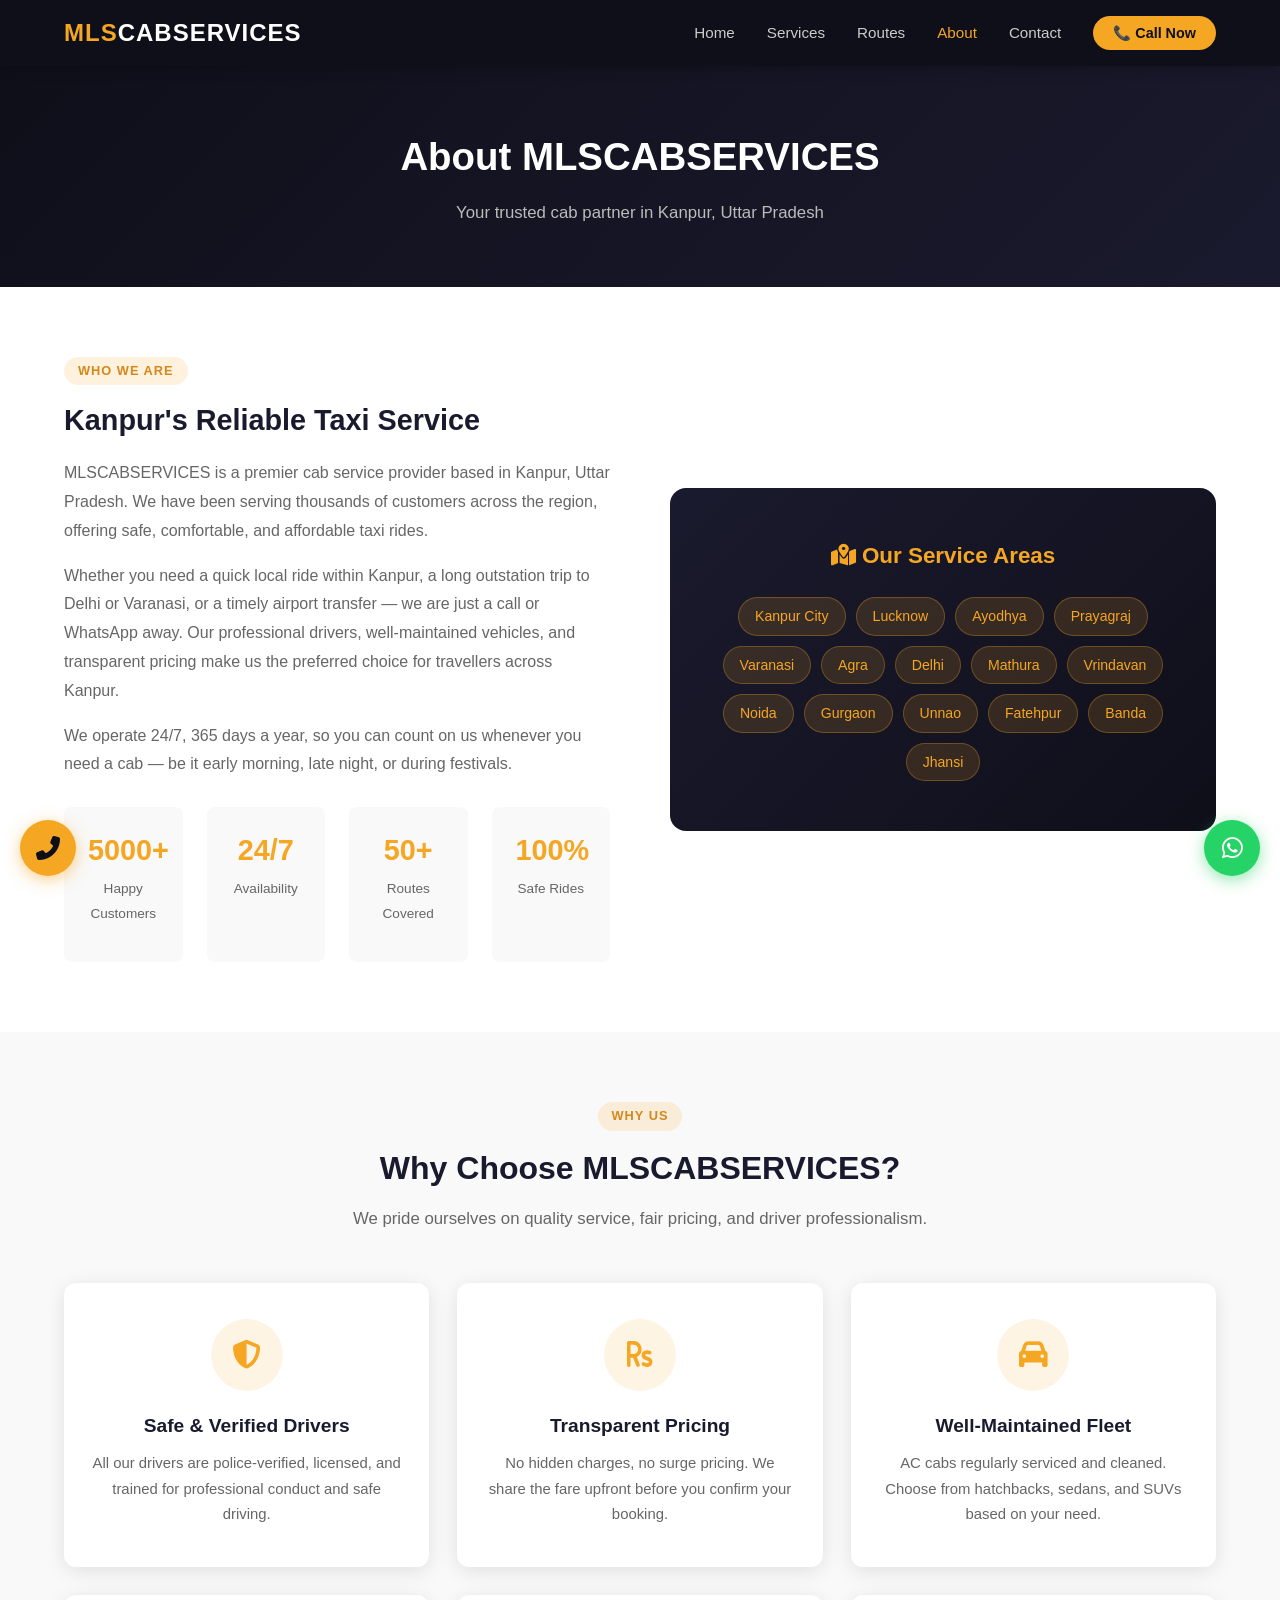
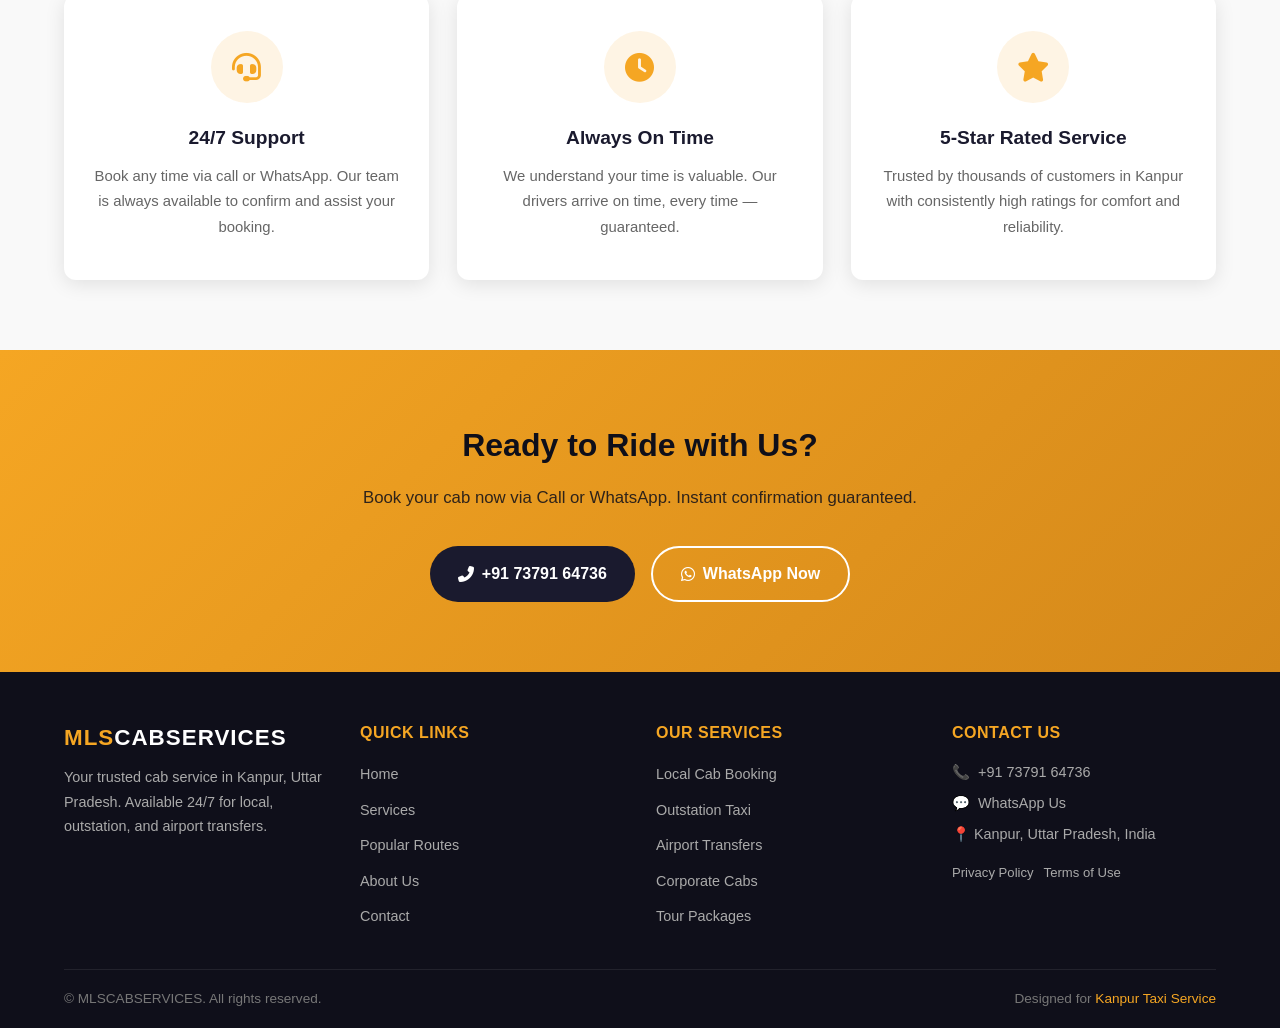
==== about.html @ 3c2e9b9f "Add privacy policy, terms of service, routes, services pages, sitemap, and robots.txt" ====
<!DOCTYPE html>
<html lang="en">
<head>
  <meta charset="UTF-8" />
  <meta name="viewport" content="width=device-width, initial-scale=1.0" />
  <title>About Us – MLSCABSERVICES | Kanpur Taxi Service</title>
  <meta name="description" content="Learn about MLSCABSERVICES – a trusted taxi service provider in Kanpur, Uttar Pradesh. We offer reliable, affordable cab booking for locals and outstation travel." />
  <meta name="keywords" content="about MLSCABSERVICES, Kanpur cab company, taxi company Kanpur UP" />
  <meta name="robots" content="index, follow" />
  <link rel="canonical" href="https://mlscabservices.in/about.html" />
  <link rel="stylesheet" href="css/style.css" />
  <link rel="stylesheet" href="https://cdnjs.cloudflare.com/ajax/libs/font-awesome/6.5.0/css/all.min.css" crossorigin="anonymous" referrerpolicy="no-referrer" />
</head>
<body>

  <div id="site-header"></div>

  <!-- Page Hero -->
  <section class="page-hero" aria-label="About page header">
    <div class="container">
      <h1>About MLSCABSERVICES</h1>
      <p>Your trusted cab partner in Kanpur, Uttar Pradesh</p>
    </div>
  </section>

  <!-- About Intro -->
  <section aria-label="About our company">
    <div class="container">
      <div class="about-grid">
        <div class="about-content">
          <span class="tag" style="display:inline-block;background:rgba(245,166,35,0.15);color:#d4881a;font-size:0.8rem;font-weight:700;padding:4px 14px;border-radius:50px;margin-bottom:12px;text-transform:uppercase;letter-spacing:1px;">Who We Are</span>
          <h2>Kanpur's Reliable Taxi Service</h2>
          <p>MLSCABSERVICES is a premier cab service provider based in Kanpur, Uttar Pradesh. We have been serving thousands of customers across the region, offering safe, comfortable, and affordable taxi rides.</p>
          <p>Whether you need a quick local ride within Kanpur, a long outstation trip to Delhi or Varanasi, or a timely airport transfer — we are just a call or WhatsApp away. Our professional drivers, well-maintained vehicles, and transparent pricing make us the preferred choice for travellers across Kanpur.</p>
          <p>We operate 24/7, 365 days a year, so you can count on us whenever you need a cab — be it early morning, late night, or during festivals.</p>

          <div class="stats-row">
            <div class="stat-box">
              <h3>5000+</h3>
              <p>Happy Customers</p>
            </div>
            <div class="stat-box">
              <h3>24/7</h3>
              <p>Availability</p>
            </div>
            <div class="stat-box">
              <h3>50+</h3>
              <p>Routes Covered</p>
            </div>
            <div class="stat-box">
              <h3>100%</h3>
              <p>Safe Rides</p>
            </div>
          </div>
        </div>

        <div class="about-visual">
          <h3><i class="fas fa-map-marked-alt"></i> Our Service Areas</h3>
          <div class="service-areas">
            <span class="area-tag">Kanpur City</span>
            <span class="area-tag">Lucknow</span>
            <span class="area-tag">Ayodhya</span>
            <span class="area-tag">Prayagraj</span>
            <span class="area-tag">Varanasi</span>
            <span class="area-tag">Agra</span>
            <span class="area-tag">Delhi</span>
            <span class="area-tag">Mathura</span>
            <span class="area-tag">Vrindavan</span>
            <span class="area-tag">Noida</span>
            <span class="area-tag">Gurgaon</span>
            <span class="area-tag">Unnao</span>
            <span class="area-tag">Fatehpur</span>
            <span class="area-tag">Banda</span>
            <span class="area-tag">Jhansi</span>
          </div>
        </div>
      </div>
    </div>
  </section>

  <!-- Why Choose Us -->
  <section class="services-section" aria-label="Why choose MLSCABSERVICES">
    <div class="container">
      <div class="section-heading">
        <span class="tag">Why Us</span>
        <h2>Why Choose MLSCABSERVICES?</h2>
        <p>We pride ourselves on quality service, fair pricing, and driver professionalism.</p>
      </div>

      <div class="services-grid">
        <div class="service-card">
          <div class="service-icon"><i class="fas fa-shield-alt"></i></div>
          <h3>Safe &amp; Verified Drivers</h3>
          <p>All our drivers are police-verified, licensed, and trained for professional conduct and safe driving.</p>
        </div>
        <div class="service-card">
          <div class="service-icon"><i class="fas fa-rupee-sign"></i></div>
          <h3>Transparent Pricing</h3>
          <p>No hidden charges, no surge pricing. We share the fare upfront before you confirm your booking.</p>
        </div>
        <div class="service-card">
          <div class="service-icon"><i class="fas fa-car"></i></div>
          <h3>Well-Maintained Fleet</h3>
          <p>AC cabs regularly serviced and cleaned. Choose from hatchbacks, sedans, and SUVs based on your need.</p>
        </div>
        <div class="service-card">
          <div class="service-icon"><i class="fas fa-headset"></i></div>
          <h3>24/7 Support</h3>
          <p>Book any time via call or WhatsApp. Our team is always available to confirm and assist your booking.</p>
        </div>
        <div class="service-card">
          <div class="service-icon"><i class="fas fa-clock"></i></div>
          <h3>Always On Time</h3>
          <p>We understand your time is valuable. Our drivers arrive on time, every time — guaranteed.</p>
        </div>
        <div class="service-card">
          <div class="service-icon"><i class="fas fa-star"></i></div>
          <h3>5-Star Rated Service</h3>
          <p>Trusted by thousands of customers in Kanpur with consistently high ratings for comfort and reliability.</p>
        </div>
      </div>
    </div>
  </section>

  <!-- CTA -->
  <section class="cta-section" aria-label="Call to action">
    <div class="container">
      <h2>Ready to Ride with Us?</h2>
      <p>Book your cab now via Call or WhatsApp. Instant confirmation guaranteed.</p>
      <div class="cta-buttons">
        <a href="tel:+917379164736" class="btn btn-dark"><i class="fas fa-phone-alt"></i> +91 73791 64736</a>
        <a href="https://wa.me/917379164736" target="_blank" rel="noopener noreferrer" class="btn btn-outline"><i class="fab fa-whatsapp"></i> WhatsApp Now</a>
      </div>
    </div>
  </section>

  <div id="site-footer"></div>

  <a href="tel:+917379164736" class="sticky-call" title="Call MLSCABSERVICES" aria-label="Call us"><i class="fas fa-phone-alt"></i></a>
  <a href="https://wa.me/917379164736" target="_blank" rel="noopener noreferrer" class="sticky-whatsapp" title="WhatsApp" aria-label="WhatsApp us"><i class="fab fa-whatsapp"></i></a>

  <script src="js/include.js"></script>
  <script src="js/main.js"></script>
</body>
</html>
---- css/style.css ----
/* ============================================
   MLSCABSERVICES - Main Stylesheet
   ============================================ */

/* --- Reset & Base --- */
*, *::before, *::after { box-sizing: border-box; margin: 0; padding: 0; }

:root {
  --primary:   #f5a623;
  --primary-dark: #d4881a;
  --secondary: #1a1a2e;
  --dark:      #0f0f1a;
  --text:      #333333;
  --text-light:#666666;
  --white:     #ffffff;
  --bg-light:  #f9f9f9;
  --border:    #e0e0e0;
  --radius:    8px;
  --shadow:    0 4px 20px rgba(0,0,0,0.10);
  --transition:0.3s ease;
  --font:      'Segoe UI', Tahoma, Geneva, Verdana, sans-serif;
}

html { scroll-behavior: smooth; }

body {
  font-family: var(--font);
  color: var(--text);
  background: var(--white);
  line-height: 1.6;
  font-size: 16px;
}

a { text-decoration: none; color: inherit; }
ul { list-style: none; }
img { max-width: 100%; display: block; }
button { cursor: pointer; border: none; outline: none; }

.container {
  width: 90%;
  max-width: 1200px;
  margin: 0 auto;
}

/* ============================================
   HEADER
   ============================================ */
.site-header {
  background: var(--dark);
  position: sticky;
  top: 0;
  z-index: 1000;
  box-shadow: 0 2px 12px rgba(0,0,0,0.25);
}

.header-inner {
  display: flex;
  align-items: center;
  justify-content: space-between;
  padding: 14px 0;
}

.logo {
  font-size: 1.5rem;
  font-weight: 800;
  color: var(--primary);
  letter-spacing: 1px;
}

.logo span { color: var(--white); }

/* Nav */
.nav-menu {
  display: flex;
  align-items: center;
  gap: 32px;
}

.nav-menu a {
  color: #ccc;
  font-size: 0.95rem;
  font-weight: 500;
  transition: color var(--transition);
}

.nav-menu a:hover,
.nav-menu a.active { color: var(--primary); }

.btn-call-nav {
  background: var(--primary);
  color: var(--dark) !important;
  font-weight: 700 !important;
  padding: 9px 20px;
  border-radius: 50px;
  font-size: 0.9rem !important;
  transition: background var(--transition), transform var(--transition) !important;
}
.btn-call-nav:hover { background: var(--primary-dark) !important; transform: scale(1.04); }

/* Hamburger */
.hamburger {
  display: none;
  flex-direction: column;
  gap: 5px;
  cursor: pointer;
  background: transparent;
  padding: 4px;
}
.hamburger span {
  width: 26px;
  height: 3px;
  background: var(--white);
  border-radius: 2px;
  transition: all var(--transition);
}
.hamburger.open span:nth-child(1) { transform: translateY(8px) rotate(45deg); }
.hamburger.open span:nth-child(2) { opacity: 0; }
.hamburger.open span:nth-child(3) { transform: translateY(-8px) rotate(-45deg); }

/* ============================================
   FOOTER
   ============================================ */
.site-footer {
  background: var(--dark);
  color: #ccc;
  padding: 48px 0 0;
}

.footer-grid {
  display: grid;
  grid-template-columns: repeat(auto-fit, minmax(200px, 1fr));
  gap: 32px;
  padding-bottom: 40px;
}

.footer-brand .logo { font-size: 1.4rem; }
.footer-brand p {
  margin-top: 10px;
  font-size: 0.9rem;
  line-height: 1.7;
  color: #aaa;
}

.footer-col h4 {
  color: var(--primary);
  font-size: 1rem;
  font-weight: 700;
  margin-bottom: 16px;
  text-transform: uppercase;
  letter-spacing: 0.5px;
}

.footer-col ul { display: flex; flex-direction: column; gap: 10px; }
.footer-col ul li a {
  color: #aaa;
  font-size: 0.9rem;
  transition: color var(--transition);
}
.footer-col ul li a:hover { color: var(--primary); }

.footer-contact p {
  font-size: 0.9rem;
  color: #aaa;
  margin-bottom: 8px;
  display: flex;
  align-items: center;
  gap: 8px;
}

.footer-bottom {
  border-top: 1px solid rgba(255,255,255,0.08);
  padding: 18px 0;
  display: flex;
  align-items: center;
  justify-content: space-between;
  flex-wrap: wrap;
  gap: 10px;
}
.footer-bottom p { font-size: 0.85rem; color: #777; }
.footer-bottom a { color: var(--primary); }

/* ============================================
   BUTTONS
   ============================================ */
.btn {
  display: inline-flex;
  align-items: center;
  gap: 8px;
  padding: 13px 28px;
  border-radius: 50px;
  font-size: 1rem;
  font-weight: 700;
  transition: all var(--transition);
}

.btn-primary {
  background: var(--primary);
  color: var(--dark);
}
.btn-primary:hover { background: var(--primary-dark); transform: translateY(-2px); box-shadow: 0 6px 20px rgba(245,166,35,0.4); }

.btn-outline {
  background: transparent;
  color: var(--white);
  border: 2px solid var(--white);
}
.btn-outline:hover { background: var(--white); color: var(--dark); }

.btn-whatsapp {
  background: #25d366;
  color: var(--white);
}
.btn-whatsapp:hover { background: #1ebe5d; transform: translateY(-2px); box-shadow: 0 6px 20px rgba(37,211,102,0.4); }

.btn-dark {
  background: var(--secondary);
  color: var(--white);
}
.btn-dark:hover { background: var(--dark); transform: translateY(-2px); }

/* ============================================
   STICKY FLOATING BUTTONS
   ============================================ */
.sticky-call {
  position: fixed;
  bottom: 24px;
  left: 20px;
  z-index: 999;
  background: var(--primary);
  color: var(--dark);
  width: 56px;
  height: 56px;
  border-radius: 50%;
  display: flex;
  align-items: center;
  justify-content: center;
  font-size: 1.5rem;
  box-shadow: 0 4px 16px rgba(245,166,35,0.5);
  transition: transform var(--transition);
}
.sticky-call:hover { transform: scale(1.1); }

.sticky-whatsapp {
  position: fixed;
  bottom: 24px;
  right: 20px;
  z-index: 999;
  background: #25d366;
  color: var(--white);
  width: 56px;
  height: 56px;
  border-radius: 50%;
  display: flex;
  align-items: center;
  justify-content: center;
  font-size: 1.5rem;
  box-shadow: 0 4px 16px rgba(37,211,102,0.5);
  transition: transform var(--transition);
}
.sticky-whatsapp:hover { transform: scale(1.1); }

/* ============================================
   SECTION COMMON
   ============================================ */
section { padding: 70px 0; }

.section-heading {
  text-align: center;
  margin-bottom: 50px;
}
.section-heading h2 {
  font-size: 2rem;
  font-weight: 800;
  color: var(--secondary);
  margin-bottom: 12px;
}
.section-heading p {
  color: var(--text-light);
  font-size: 1.05rem;
  max-width: 580px;
  margin: 0 auto;
}
.section-heading .tag {
  display: inline-block;
  background: rgba(245,166,35,0.15);
  color: var(--primary-dark);
  font-size: 0.8rem;
  font-weight: 700;
  padding: 4px 14px;
  border-radius: 50px;
  margin-bottom: 12px;
  text-transform: uppercase;
  letter-spacing: 1px;
}

/* ============================================
   HERO
   ============================================ */
.hero {
  background: linear-gradient(135deg, var(--dark) 0%, var(--secondary) 100%);
  color: var(--white);
  padding: 80px 0 90px;
  position: relative;
  overflow: hidden;
}

.hero::before {
  content: '';
  position: absolute;
  inset: 0;
  background: url("data:image/svg+xml,%3Csvg width='60' height='60' viewBox='0 0 60 60' xmlns='http://www.w3.org/2000/svg'%3E%3Cg fill='none' fill-rule='evenodd'%3E%3Cg fill='%23f5a623' fill-opacity='0.04'%3E%3Cpath d='M36 34v-4h-2v4h-4v2h4v4h2v-4h4v-2h-4zm0-30V0h-2v4h-4v2h4v4h2V6h4V4h-4zM6 34v-4H4v4H0v2h4v4h2v-4h4v-2H6zM6 4V0H4v4H0v2h4v4h2V6h4V4H6z'/%3E%3C/g%3E%3C/g%3E%3C/svg%3E");
}

.hero-inner {
  position: relative;
  z-index: 1;
  display: grid;
  grid-template-columns: 1fr 1fr;
  gap: 60px;
  align-items: center;
}

.hero-content h1 {
  font-size: 2.8rem;
  font-weight: 900;
  line-height: 1.2;
  margin-bottom: 18px;
}
.hero-content h1 span { color: var(--primary); }

.hero-content p {
  font-size: 1.1rem;
  color: #bbb;
  margin-bottom: 32px;
  line-height: 1.8;
}

.hero-badges {
  display: flex;
  gap: 16px;
  flex-wrap: wrap;
  margin-top: 28px;
}
.hero-badge {
  display: flex;
  align-items: center;
  gap: 6px;
  background: rgba(255,255,255,0.07);
  border: 1px solid rgba(255,255,255,0.12);
  border-radius: 50px;
  padding: 7px 16px;
  font-size: 0.85rem;
  color: #ccc;
}
.hero-badge i { color: var(--primary); }

/* Booking Card */
.booking-card {
  background: var(--white);
  border-radius: 16px;
  padding: 36px 32px;
  box-shadow: 0 20px 60px rgba(0,0,0,0.3);
  color: var(--text);
}
.booking-card h3 {
  font-size: 1.3rem;
  font-weight: 800;
  color: var(--secondary);
  margin-bottom: 24px;
  padding-bottom: 16px;
  border-bottom: 2px solid var(--primary);
}

.form-group {
  position: relative;
  margin-bottom: 16px;
}
.form-group label {
  display: block;
  font-size: 0.82rem;
  font-weight: 600;
  color: var(--text-light);
  margin-bottom: 6px;
  text-transform: uppercase;
  letter-spacing: 0.5px;
}
.form-group input {
  width: 100%;
  padding: 13px 16px 13px 42px;
  border: 2px solid var(--border);
  border-radius: var(--radius);
  font-size: 0.95rem;
  color: var(--text);
  background: var(--white);
  transition: border-color var(--transition);
  font-family: var(--font);
}
.form-group input:focus {
  outline: none;
  border-color: var(--primary);
}
.form-group .input-icon {
  position: absolute;
  left: 14px;
  top: 36px;
  color: var(--primary);
  font-size: 1rem;
}

.autocomplete-dropdown {
  position: absolute;
  top: 100%;
  left: 0;
  right: 0;
  background: var(--white);
  border: 1px solid var(--border);
  border-top: none;
  border-radius: 0 0 var(--radius) var(--radius);
  max-height: 220px;
  overflow-y: auto;
  z-index: 100;
  box-shadow: 0 8px 24px rgba(0,0,0,0.12);
  display: none;
}
.autocomplete-dropdown.active { display: block; }
.autocomplete-item {
  padding: 11px 16px;
  font-size: 0.9rem;
  cursor: pointer;
  border-bottom: 1px solid var(--bg-light);
  transition: background var(--transition);
  display: flex;
  align-items: center;
  gap: 8px;
  color: var(--text);
}
.autocomplete-item:hover { background: var(--bg-light); }
.autocomplete-item i { color: var(--primary); font-size: 0.85rem; }

.booking-card .btn { width: 100%; justify-content: center; margin-top: 8px; font-size: 1.1rem; padding: 15px; }
.booking-divider {
  text-align: center;
  margin: 12px 0;
  color: var(--text-light);
  font-size: 0.85rem;
  position: relative;
}
.booking-divider::before,.booking-divider::after {
  content: '';
  position: absolute;
  top: 50%;
  width: 42%;
  height: 1px;
  background: var(--border);
}
.booking-divider::before { left: 0; }
.booking-divider::after { right: 0; }

/* ============================================
   SERVICES
   ============================================ */
.services-section { background: var(--bg-light); }

.services-grid {
  display: grid;
  grid-template-columns: repeat(auto-fit, minmax(280px, 1fr));
  gap: 28px;
}

.service-card {
  background: var(--white);
  border-radius: 12px;
  padding: 36px 28px;
  text-align: center;
  box-shadow: var(--shadow);
  transition: transform var(--transition), box-shadow var(--transition);
  border-bottom: 4px solid transparent;
}
.service-card:hover {
  transform: translateY(-6px);
  box-shadow: 0 12px 36px rgba(0,0,0,0.14);
  border-bottom-color: var(--primary);
}
.service-icon {
  width: 72px;
  height: 72px;
  background: rgba(245,166,35,0.12);
  border-radius: 50%;
  display: flex;
  align-items: center;
  justify-content: center;
  font-size: 1.8rem;
  color: var(--primary);
  margin: 0 auto 20px;
}
.service-card h3 { font-size: 1.2rem; font-weight: 700; margin-bottom: 10px; color: var(--secondary); }
.service-card p { font-size: 0.93rem; color: var(--text-light); line-height: 1.7; }

/* ============================================
   ROUTES
   ============================================ */
.routes-section { background: var(--white); }

.routes-grid {
  display: grid;
  grid-template-columns: repeat(auto-fit, minmax(260px, 1fr));
  gap: 24px;
}

.route-card {
  background: var(--bg-light);
  border-radius: 12px;
  padding: 28px 24px;
  border-left: 4px solid var(--primary);
  transition: transform var(--transition), box-shadow var(--transition);
}
.route-card:hover { transform: translateY(-4px); box-shadow: var(--shadow); }

.route-from-to {
  display: flex;
  align-items: center;
  gap: 10px;
  margin-bottom: 14px;
  font-size: 1.05rem;
  font-weight: 700;
  color: var(--secondary);
}
.route-from-to i { color: var(--primary); font-size: 1.1rem; }
.route-details { display: flex; gap: 16px; flex-wrap: wrap; margin-bottom: 16px; }
.route-detail {
  font-size: 0.85rem;
  color: var(--text-light);
  display: flex;
  align-items: center;
  gap: 5px;
}
.route-detail i { color: var(--primary); }
.route-price {
  font-size: 1.2rem;
  font-weight: 800;
  color: var(--primary);
}
.route-price span { font-size: 0.8rem; color: var(--text-light); font-weight: 400; }

/* ============================================
   TESTIMONIALS
   ============================================ */
.testimonials-section { background: var(--bg-light); }

.testimonials-grid {
  display: grid;
  grid-template-columns: repeat(auto-fit, minmax(280px, 1fr));
  gap: 24px;
}

.testimonial-card {
  background: var(--white);
  border-radius: 12px;
  padding: 28px;
  box-shadow: var(--shadow);
  position: relative;
}
.testimonial-card::before {
  content: '"';
  font-size: 5rem;
  color: var(--primary);
  opacity: 0.15;
  position: absolute;
  top: -10px;
  left: 20px;
  font-family: Georgia, serif;
  line-height: 1;
}
.testimonial-text { font-size: 0.95rem; color: var(--text); line-height: 1.8; margin-bottom: 20px; }
.testimonial-author { display: flex; align-items: center; gap: 12px; }
.testimonial-avatar {
  width: 46px;
  height: 46px;
  background: var(--primary);
  border-radius: 50%;
  display: flex;
  align-items: center;
  justify-content: center;
  font-size: 1.2rem;
  color: var(--dark);
  font-weight: 700;
}
.testimonial-author h4 { font-size: 0.95rem; font-weight: 700; margin-bottom: 2px; }
.testimonial-author p { font-size: 0.8rem; color: var(--text-light); }
.stars { color: var(--primary); font-size: 0.9rem; margin-bottom: 4px; }

/* ============================================
   CTA SECTION
   ============================================ */
.cta-section {
  background: linear-gradient(135deg, var(--primary) 0%, var(--primary-dark) 100%);
  color: var(--dark);
  text-align: center;
  padding: 70px 0;
}
.cta-section h2 { font-size: 2rem; font-weight: 900; margin-bottom: 14px; }
.cta-section p { font-size: 1.05rem; margin-bottom: 34px; opacity: 0.85; }
.cta-buttons { display: flex; gap: 16px; justify-content: center; flex-wrap: wrap; }

/* ============================================
   ABOUT PAGE
   ============================================ */
.page-hero {
  background: linear-gradient(135deg, var(--dark) 0%, var(--secondary) 100%);
  color: var(--white);
  padding: 60px 0;
  text-align: center;
}
.page-hero h1 { font-size: 2.4rem; font-weight: 900; margin-bottom: 12px; }
.page-hero p { font-size: 1.05rem; color: #bbb; }

.about-grid {
  display: grid;
  grid-template-columns: 1fr 1fr;
  gap: 60px;
  align-items: center;
}
.about-content h2 { font-size: 1.8rem; font-weight: 800; color: var(--secondary); margin-bottom: 16px; }
.about-content p { color: var(--text-light); line-height: 1.8; margin-bottom: 16px; }

.stats-row {
  display: flex;
  gap: 24px;
  flex-wrap: wrap;
  margin-top: 28px;
}
.stat-box {
  text-align: center;
  background: var(--bg-light);
  padding: 20px 24px;
  border-radius: var(--radius);
  flex: 1;
  min-width: 100px;
}
.stat-box h3 { font-size: 1.8rem; font-weight: 900; color: var(--primary); }
.stat-box p { font-size: 0.85rem; color: var(--text-light); margin-top: 4px; }

.about-visual {
  background: linear-gradient(135deg, var(--secondary), var(--dark));
  border-radius: 16px;
  padding: 50px 40px;
  text-align: center;
  color: var(--white);
}
.about-visual h3 { font-size: 1.4rem; font-weight: 800; color: var(--primary); margin-bottom: 24px; }
.service-areas { display: flex; flex-wrap: wrap; gap: 10px; justify-content: center; }
.area-tag {
  background: rgba(245,166,35,0.15);
  color: #f5a623;
  border: 1px solid rgba(245,166,35,0.3);
  padding: 7px 16px;
  border-radius: 50px;
  font-size: 0.88rem;
}

/* ============================================
   SERVICES PAGE
   ============================================ */
.services-full-grid {
  display: grid;
  grid-template-columns: repeat(auto-fit, minmax(320px, 1fr));
  gap: 32px;
}
.service-full-card {
  background: var(--white);
  border-radius: 12px;
  box-shadow: var(--shadow);
  overflow: hidden;
  transition: transform var(--transition);
}
.service-full-card:hover { transform: translateY(-6px); }
.service-card-header {
  background: linear-gradient(135deg, var(--secondary), var(--dark));
  padding: 32px;
  display: flex;
  align-items: center;
  gap: 20px;
}
.service-card-header .icon {
  width: 64px;
  height: 64px;
  background: rgba(245,166,35,0.2);
  border-radius: 50%;
  display: flex;
  align-items: center;
  justify-content: center;
  font-size: 1.7rem;
  color: var(--primary);
  flex-shrink: 0;
}
.service-card-header h3 { color: var(--white); font-size: 1.2rem; font-weight: 700; }
.service-card-header p { color: #aaa; font-size: 0.88rem; margin-top: 4px; }
.service-card-body { padding: 28px 32px; }
.service-features { margin-bottom: 24px; }
.service-features li {
  display: flex;
  align-items: center;
  gap: 10px;
  padding: 8px 0;
  font-size: 0.93rem;
  color: var(--text);
  border-bottom: 1px solid var(--bg-light);
}
.service-features li i { color: var(--primary); }

/* ============================================
   ROUTES PAGE - PRICING TABLE
   ============================================ */
.pricing-table {
  width: 100%;
  border-collapse: collapse;
  font-size: 0.95rem;
}
.pricing-table th {
  background: var(--secondary);
  color: var(--white);
  padding: 14px 18px;
  text-align: left;
  font-weight: 600;
}
.pricing-table td {
  padding: 14px 18px;
  border-bottom: 1px solid var(--border);
  color: var(--text);
}
.pricing-table tr:nth-child(even) td { background: var(--bg-light); }
.pricing-table tr:hover td { background: rgba(245,166,35,0.06); }
.price-cell { font-weight: 700; color: var(--primary); }
.table-wrapper {
  overflow-x: auto;
  border-radius: 12px;
  box-shadow: var(--shadow);
  border: 1px solid var(--border);
}

/* ============================================
   CONTACT PAGE
   ============================================ */
.contact-grid {
  display: grid;
  grid-template-columns: 1fr 1.4fr;
  gap: 48px;
  align-items: start;
}
.contact-info h2 { font-size: 1.8rem; font-weight: 800; color: var(--secondary); margin-bottom: 16px; }
.contact-info p { color: var(--text-light); line-height: 1.8; margin-bottom: 28px; }
.contact-item {
  display: flex;
  align-items: flex-start;
  gap: 16px;
  margin-bottom: 24px;
}
.contact-item-icon {
  width: 48px;
  height: 48px;
  background: rgba(245,166,35,0.12);
  border-radius: 50%;
  display: flex;
  align-items: center;
  justify-content: center;
  font-size: 1.1rem;
  color: var(--primary);
  flex-shrink: 0;
}
.contact-item-text h4 { font-size: 0.95rem; font-weight: 700; color: var(--secondary); margin-bottom: 4px; }
.contact-item-text p, .contact-item-text a {
  font-size: 0.93rem;
  color: var(--text-light);
}
.contact-item-text a:hover { color: var(--primary); }

.contact-form-card {
  background: var(--white);
  border-radius: 16px;
  padding: 40px;
  box-shadow: var(--shadow);
}
.contact-form-card h3 { font-size: 1.3rem; font-weight: 800; color: var(--secondary); margin-bottom: 28px; }
.contact-form .form-group input,
.contact-form .form-group textarea,
.contact-form .form-group select {
  width: 100%;
  padding: 13px 16px;
  border: 2px solid var(--border);
  border-radius: var(--radius);
  font-size: 0.95rem;
  color: var(--text);
  font-family: var(--font);
  transition: border-color var(--transition);
  background: var(--white);
}
.contact-form .form-group input:focus,
.contact-form .form-group textarea:focus,
.contact-form .form-group select:focus {
  outline: none;
  border-color: var(--primary);
}
.contact-form .form-group textarea { height: 120px; resize: vertical; }
.form-row { display: grid; grid-template-columns: 1fr 1fr; gap: 16px; }

/* ============================================
   LEGAL PAGES
   ============================================ */
.legal-content {
  max-width: 860px;
  margin: 0 auto;
  padding: 60px 0;
}
.legal-content h2 { font-size: 1.5rem; font-weight: 700; color: var(--secondary); margin: 36px 0 14px; }
.legal-content h3 { font-size: 1.1rem; font-weight: 600; color: var(--secondary); margin: 24px 0 10px; }
.legal-content p { color: var(--text); line-height: 1.9; margin-bottom: 14px; }
.legal-content ul { padding-left: 24px; margin-bottom: 14px; }
.legal-content ul li { color: var(--text); line-height: 1.9; margin-bottom: 6px; list-style: disc; }
.legal-content .last-updated {
  background: var(--bg-light);
  border-left: 4px solid var(--primary);
  padding: 14px 20px;
  border-radius: 0 var(--radius) var(--radius) 0;
  font-size: 0.9rem;
  color: var(--text-light);
  margin-bottom: 32px;
}

/* ============================================
   UTILITIES
   ============================================ */
.text-center { text-align: center; }
.mt-16 { margin-top: 16px; }
.mt-24 { margin-top: 24px; }
.mt-32 { margin-top: 32px; }
.mb-24 { margin-bottom: 24px; }
.flex-center { display: flex; align-items: center; justify-content: center; gap: 16px; flex-wrap: wrap; }
.bg-light { background: var(--bg-light); }
.highlight { color: var(--primary); }

/* ============================================
   RESPONSIVE - TABLET
   ============================================ */
@media (max-width: 992px) {
  .hero-inner { grid-template-columns: 1fr; gap: 40px; }
  .hero-content h1 { font-size: 2.2rem; }
  .about-grid { grid-template-columns: 1fr; }
  .contact-grid { grid-template-columns: 1fr; }
  .form-row { grid-template-columns: 1fr; }
}

/* ============================================
   RESPONSIVE - MOBILE
   ============================================ */
@media (max-width: 768px) {
  .nav-menu {
    display: none;
    position: absolute;
    top: 100%;
    left: 0;
    right: 0;
    background: var(--dark);
    flex-direction: column;
    align-items: stretch;
    gap: 0;
    padding: 12px 0;
    box-shadow: 0 8px 24px rgba(0,0,0,0.3);
  }
  .nav-menu.open { display: flex; }
  .nav-menu a {
    padding: 13px 24px;
    border-bottom: 1px solid rgba(255,255,255,0.06);
  }
  .btn-call-nav { margin: 10px 16px; text-align: center; border-radius: 8px; }
  .hamburger { display: flex; }
  .site-header { position: sticky; }

  .hero { padding: 50px 0 60px; }
  .hero-content h1 { font-size: 1.8rem; }
  .booking-card { padding: 24px 20px; }

  section { padding: 50px 0; }
  .section-heading h2 { font-size: 1.6rem; }

  .page-hero h1 { font-size: 1.8rem; }

  .footer-grid { grid-template-columns: 1fr 1fr; }
  .footer-bottom { flex-direction: column; text-align: center; }

  .contact-form-card { padding: 24px 20px; }

  .cta-section h2 { font-size: 1.6rem; }

  .pricing-table th, .pricing-table td { padding: 10px 12px; font-size: 0.88rem; }
}

@media (max-width: 480px) {
  .footer-grid { grid-template-columns: 1fr; }
  .stats-row { gap: 12px; }
  .hero-badges { gap: 10px; }
  .routes-grid { grid-template-columns: 1fr; }
}
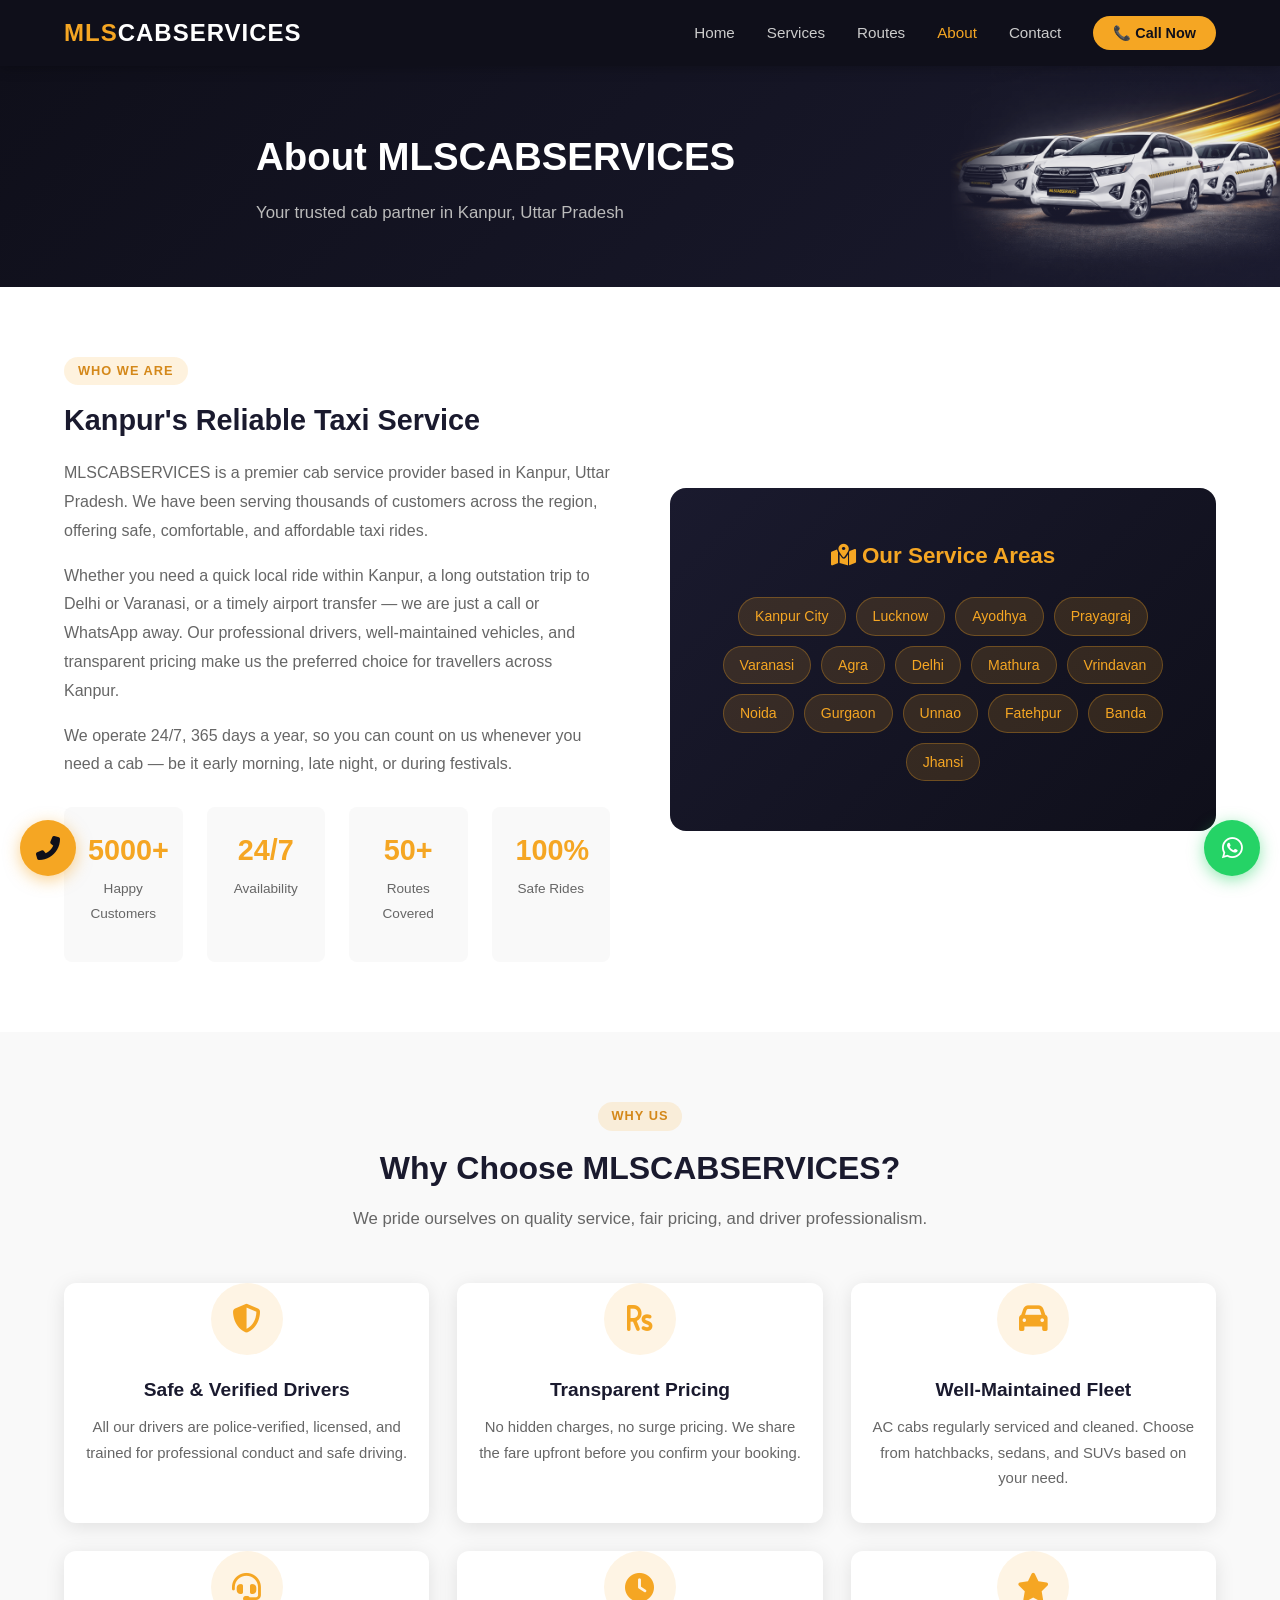
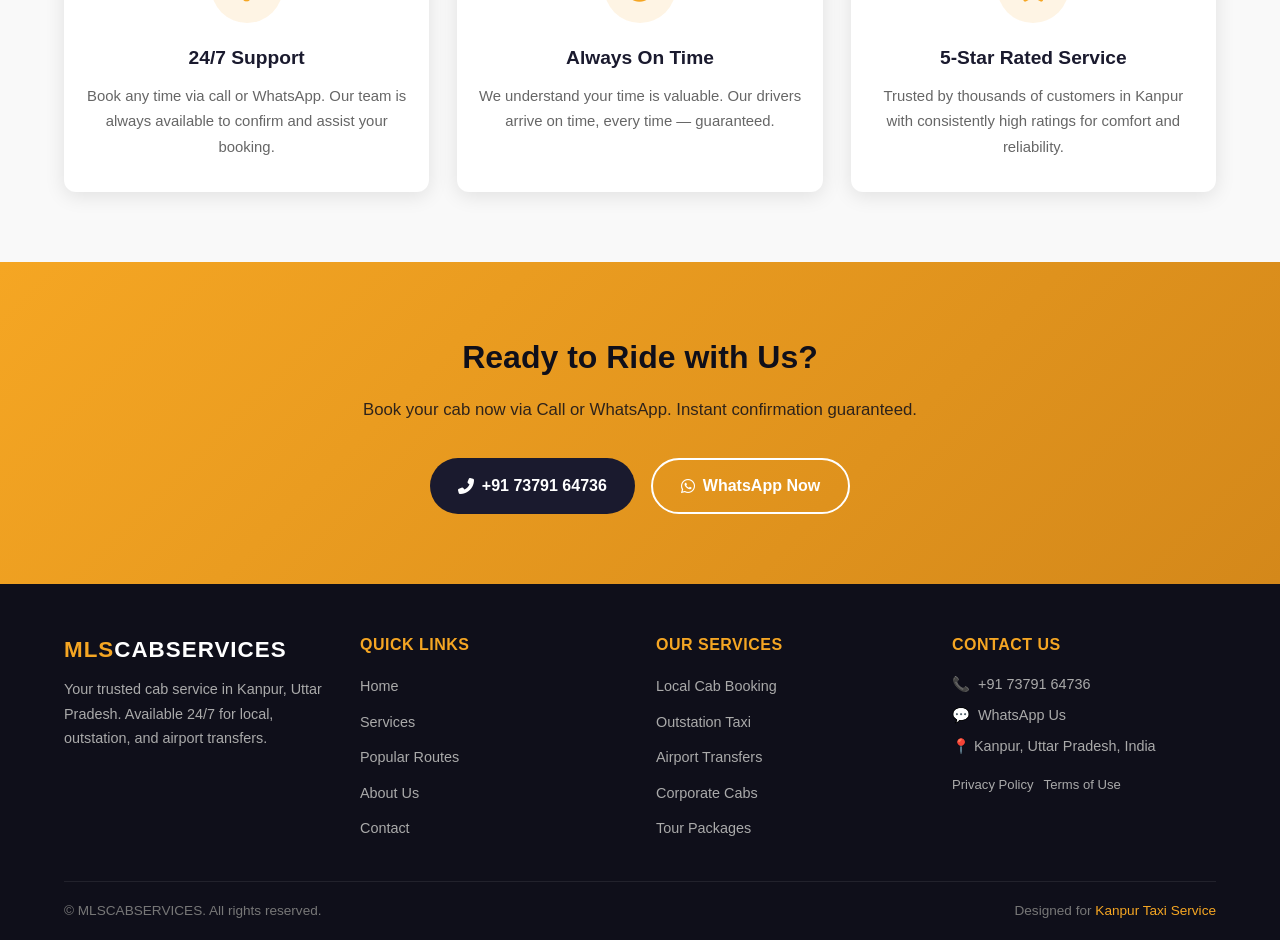
==== commit e0875e50: "feat: Add hero images to About, Contact, Routes, and Services pages with updated styling" ====
--- a/about.html
+++ b/about.html
@@ -17,6 +17,7 @@
 
   <!-- Page Hero -->
   <section class="page-hero" aria-label="About page header">
+    <img src="images/MLSCAB_IMAGE2.png" alt="" class="page-hero-img" loading="eager" />
     <div class="container">
       <h1>About MLSCABSERVICES</h1>
       <p>Your trusted cab partner in Kanpur, Uttar Pradesh</p>
--- a/css/style.css
+++ b/css/style.css
@@ -354,6 +354,17 @@
 }
 .hero-badge i { color: var(--primary); }
 
+.hero-car-wrap {
+  margin-top: 36px;
+}
+.hero-car-img {
+  width: 100%;
+  max-width: 600px;
+  display: block;
+  border-radius: 18px;
+  filter: drop-shadow(0 12px 40px rgba(245,166,35,0.30));
+}
+
 /* Booking Card */
 .booking-card {
   background: var(--white);
@@ -366,9 +377,44 @@
   font-size: 1.3rem;
   font-weight: 800;
   color: var(--secondary);
-  margin-bottom: 24px;
+  margin-bottom: 20px;
   padding-bottom: 16px;
   border-bottom: 2px solid var(--primary);
+}
+
+/* Service Type Tabs */
+.service-tabs {
+  display: flex;
+  gap: 8px;
+  margin-bottom: 20px;
+}
+.service-tab {
+  flex: 1;
+  display: flex;
+  flex-direction: column;
+  align-items: center;
+  gap: 5px;
+  padding: 10px 6px;
+  border: 2px solid var(--border);
+  border-radius: var(--radius);
+  background: var(--bg-light);
+  color: var(--text-light);
+  font-size: 0.78rem;
+  font-weight: 600;
+  cursor: pointer;
+  transition: all var(--transition);
+  font-family: var(--font);
+}
+.service-tab i { font-size: 1.15rem; }
+.service-tab:hover {
+  border-color: var(--primary);
+  color: var(--primary-dark);
+  background: rgba(245,166,35,0.07);
+}
+.service-tab.active {
+  border-color: var(--primary);
+  background: rgba(245,166,35,0.14);
+  color: var(--primary-dark);
 }
 
 .form-group {
@@ -470,16 +516,38 @@
 .service-card {
   background: var(--white);
   border-radius: 12px;
-  padding: 36px 28px;
+  padding: 0 0 28px;
   text-align: center;
   box-shadow: var(--shadow);
   transition: transform var(--transition), box-shadow var(--transition);
   border-bottom: 4px solid transparent;
+  overflow: hidden;
 }
 .service-card:hover {
   transform: translateY(-6px);
   box-shadow: 0 12px 36px rgba(0,0,0,0.14);
   border-bottom-color: var(--primary);
+}
+
+/* Service card image */
+.sc-img-wrap {
+  width: 100%;
+  height: 160px;
+  overflow: hidden;
+  border-radius: 12px 12px 0 0;
+  margin-bottom: 22px;
+}
+.sc-img {
+  width: 100%;
+  height: 100%;
+  object-fit: cover;
+  object-position: center 40%;
+  display: block;
+  transition: transform 0.45s ease;
+  background: #111;
+}
+.service-card:hover .sc-img {
+  transform: scale(1.07);
 }
 .service-icon {
   width: 72px;
@@ -493,8 +561,8 @@
   color: var(--primary);
   margin: 0 auto 20px;
 }
-.service-card h3 { font-size: 1.2rem; font-weight: 700; margin-bottom: 10px; color: var(--secondary); }
-.service-card p { font-size: 0.93rem; color: var(--text-light); line-height: 1.7; }
+.service-card h3 { font-size: 1.2rem; font-weight: 700; margin-bottom: 10px; color: var(--secondary); padding: 0 20px; }
+.service-card p { font-size: 0.93rem; color: var(--text-light); line-height: 1.7; padding: 0 20px; }
 
 /* ============================================
    ROUTES
@@ -609,7 +677,31 @@
   background: linear-gradient(135deg, var(--dark) 0%, var(--secondary) 100%);
   color: var(--white);
   padding: 60px 0;
-  text-align: center;
+  position: relative;
+  overflow: hidden;
+}
+.page-hero .container {
+  position: relative;
+  z-index: 1;
+  max-width: 60%;
+  text-align: left;
+}
+.page-hero-img {
+  position: absolute;
+  right: 0;
+  top: 0;
+  bottom: 0;
+  height: 100%;
+  width: auto;
+  max-width: none;
+  object-fit: contain;
+  object-position: right center;
+  mix-blend-mode: screen;
+  opacity: 0.92;
+  pointer-events: none;
+  user-select: none;
+  -webkit-mask-image: linear-gradient(to right, transparent 0%, black 25%);
+  mask-image: linear-gradient(to right, transparent 0%, black 25%);
 }
 .page-hero h1 { font-size: 2.4rem; font-weight: 900; margin-bottom: 12px; }
 .page-hero p { font-size: 1.05rem; color: #bbb; }
@@ -883,6 +975,8 @@
   .section-heading h2 { font-size: 1.6rem; }
 
   .page-hero h1 { font-size: 1.8rem; }
+  .page-hero .container { max-width: 100%; text-align: center; }
+  .page-hero-img { display: none; }
 
   .footer-grid { grid-template-columns: 1fr 1fr; }
   .footer-bottom { flex-direction: column; text-align: center; }
@@ -900,3 +994,343 @@
   .hero-badges { gap: 10px; }
   .routes-grid { grid-template-columns: 1fr; }
 }
+
+/* ============================================================
+   PREMIUM BOOKING CARD  (.bk-*)
+   ============================================================ */
+.bk-card {
+  background: #ffffff;
+  border-radius: 16px;
+  overflow: hidden;
+  box-shadow: 0 24px 64px rgba(0,0,0,0.35);
+  width: 100%;
+  max-width: 480px;
+  position: relative;
+  z-index: 2;
+}
+
+/* ---- Tabs ---- */
+.bk-tabs {
+  display: flex;
+  background: #111111;
+}
+.bk-tab {
+  flex: 1;
+  padding: 14px 8px;
+  background: transparent;
+  border: none;
+  color: #888;
+  font-size: 0.82rem;
+  font-weight: 700;
+  cursor: pointer;
+  display: flex;
+  align-items: center;
+  justify-content: center;
+  gap: 6px;
+  transition: background 0.22s, color 0.22s;
+  letter-spacing: 0.3px;
+  font-family: var(--font);
+  border-bottom: 3px solid transparent;
+}
+.bk-tab i { font-size: 0.9rem; }
+.bk-tab:hover { color: #f5a623; }
+.bk-tab.active {
+  background: #f5a623;
+  color: #111111;
+  border-bottom-color: #d4881a;
+}
+
+/* ---- Panels ---- */
+.bk-panel {
+  display: none;
+  padding: 22px 24px 24px;
+  animation: bkFadeIn 0.25s ease;
+}
+.bk-panel.active { display: block; }
+
+@keyframes bkFadeIn {
+  from { opacity: 0; transform: translateY(6px); }
+  to   { opacity: 1; transform: translateY(0); }
+}
+
+/* ---- One-way / Roundtrip toggle ---- */
+.bk-toggle {
+  display: flex;
+  gap: 0;
+  margin-bottom: 18px;
+  border: 2px solid #e0e0e0;
+  border-radius: 8px;
+  overflow: hidden;
+}
+.bk-tog {
+  flex: 1;
+  padding: 9px 12px;
+  background: #f5f5f5;
+  border: none;
+  font-size: 0.85rem;
+  font-weight: 600;
+  color: #555;
+  cursor: pointer;
+  transition: background 0.2s, color 0.2s;
+  font-family: var(--font);
+}
+.bk-tog + .bk-tog { border-left: 2px solid #e0e0e0; }
+.bk-tog.active {
+  background: #111111;
+  color: #f5a623;
+}
+.bk-tog:not(.active):hover { background: #ebebeb; }
+
+/* ---- Fields ---- */
+.bk-fields { display: flex; flex-direction: column; gap: 12px; }
+
+.bk-field {
+  position: relative;
+  display: flex;
+  align-items: center;
+  border: 2px solid #e8e8e8;
+  border-radius: 10px;
+  background: #fafafa;
+  transition: border-color 0.2s, box-shadow 0.2s;
+  overflow: visible;
+}
+.bk-field:focus-within {
+  border-color: #f5a623;
+  box-shadow: 0 0 0 3px rgba(245,166,35,0.15);
+  background: #fff;
+}
+
+.bk-icon {
+  position: absolute;
+  left: 14px;
+  font-size: 0.9rem;
+  color: #bbb;
+  pointer-events: none;
+  z-index: 1;
+}
+.bk-icon.green { color: #25b84a; }
+.bk-icon.red   { color: #e53e3e; }
+
+.bk-field input,
+.bk-field select {
+  width: 100%;
+  padding: 12px 14px 12px 40px;
+  border: none;
+  background: transparent;
+  font-size: 0.92rem;
+  color: #222;
+  font-family: var(--font);
+  outline: none;
+  border-radius: 10px;
+}
+.bk-field input::placeholder { color: #aaa; }
+.bk-field select { color: #222; cursor: pointer; }
+.bk-field select option[value=""] { color: #aaa; }
+.bk-field input[type="date"],
+.bk-field input[type="time"] { color: #333; }
+
+/* Autocomplete inside bk-field */
+.bk-field .autocomplete-dropdown {
+  top: calc(100% + 2px);
+  left: -2px;
+  right: -2px;
+  border-radius: 10px;
+  border: 2px solid #f5a623;
+  border-top: none;
+  border-top-left-radius: 0;
+  border-top-right-radius: 0;
+}
+
+/* ---- 2-col row ---- */
+.bk-row {
+  display: grid;
+  grid-template-columns: 1fr 1fr;
+  gap: 12px;
+}
+
+/* ---- Submit button ---- */
+.bk-submit {
+  width: 100%;
+  margin-top: 16px;
+  padding: 14px;
+  background: #111111;
+  color: #f5a623;
+  border: none;
+  border-radius: 10px;
+  font-size: 1rem;
+  font-weight: 800;
+  letter-spacing: 0.5px;
+  cursor: pointer;
+  display: flex;
+  align-items: center;
+  justify-content: center;
+  gap: 8px;
+  font-family: var(--font);
+  transition: background 0.22s, transform 0.18s, box-shadow 0.18s;
+}
+.bk-submit:hover {
+  background: #000;
+  transform: translateY(-2px);
+  box-shadow: 0 8px 24px rgba(0,0,0,0.3);
+}
+.bk-submit:active { transform: translateY(0); }
+
+/* ---- Validation shake ---- */
+@keyframes bkShake {
+  0%,100% { transform: translateX(0); }
+  20%,60%  { transform: translateX(-6px); }
+  40%,80%  { transform: translateX(6px); }
+}
+.bk-field.error {
+  border-color: #e53e3e !important;
+  animation: bkShake 0.4s ease;
+}
+
+/* ---- Field with label above ---- */
+.bk-field-labeled { display: flex; flex-direction: column; gap: 5px; }
+.bk-label {
+  font-size: 0.78rem;
+  font-weight: 700;
+  color: #555;
+  text-transform: uppercase;
+  letter-spacing: 0.4px;
+  padding-left: 2px;
+}
+
+/* ---- Multi-city ---- */
+.mc-city-field { position: relative; }
+.mc-remove-btn {
+  position: absolute;
+  right: 12px;
+  top: 50%;
+  transform: translateY(-50%);
+  background: none;
+  border: none;
+  color: #ccc;
+  font-size: 1rem;
+  cursor: pointer;
+  line-height: 1;
+  transition: color 0.2s;
+  z-index: 2;
+}
+.mc-remove-btn:hover { color: #e53e3e; }
+
+.mc-add-row {
+  display: flex;
+  justify-content: flex-end;
+  margin-top: -4px;
+}
+.mc-add-btn {
+  background: none;
+  border: none;
+  color: #f5a623;
+  font-size: 0.82rem;
+  font-weight: 700;
+  cursor: pointer;
+  display: flex;
+  align-items: center;
+  gap: 5px;
+  padding: 2px 0;
+  font-family: var(--font);
+  transition: color 0.2s;
+}
+.mc-add-btn:hover { color: #d4881a; }
+
+/* ---- Time Warning Modal ---- */
+.tm-overlay {
+  position: fixed;
+  inset: 0;
+  background: rgba(0,0,0,0.55);
+  z-index: 9000;
+  display: flex;
+  align-items: center;
+  justify-content: center;
+  padding: 20px;
+  animation: tmFadeIn 0.2s ease;
+}
+@keyframes tmFadeIn { from { opacity:0; } to { opacity:1; } }
+
+.tm-box {
+  background: #f5a623;
+  border-radius: 16px;
+  padding: 36px 32px 32px;
+  max-width: 380px;
+  width: 100%;
+  text-align: center;
+  position: relative;
+  box-shadow: 0 24px 60px rgba(0,0,0,0.35);
+  animation: tmSlideUp 0.25s ease;
+}
+@keyframes tmSlideUp { from { transform:translateY(30px); opacity:0; } to { transform:translateY(0); opacity:1; } }
+
+.tm-close {
+  position: absolute;
+  top: 12px;
+  right: 14px;
+  background: #111;
+  color: #fff;
+  border: none;
+  width: 28px;
+  height: 28px;
+  border-radius: 50%;
+  font-size: 1rem;
+  cursor: pointer;
+  display: flex;
+  align-items: center;
+  justify-content: center;
+  line-height: 1;
+  font-weight: 700;
+  transition: background 0.2s;
+}
+.tm-close:hover { background: #333; }
+
+.tm-icon {
+  font-size: 2.2rem;
+  color: #111;
+  margin-bottom: 14px;
+}
+.tm-box h3 {
+  font-size: 1.3rem;
+  font-weight: 900;
+  color: #111;
+  margin-bottom: 10px;
+}
+.tm-box p#tm-msg {
+  font-size: 1rem;
+  font-weight: 700;
+  color: #111;
+  line-height: 1.6;
+  margin-bottom: 6px;
+}
+.tm-sub {
+  font-size: 0.92rem;
+  color: #333;
+  margin-bottom: 20px;
+}
+.tm-call-btn {
+  display: inline-flex;
+  align-items: center;
+  gap: 8px;
+  background: #111;
+  color: #f5a623;
+  padding: 13px 28px;
+  border-radius: 50px;
+  font-size: 1rem;
+  font-weight: 800;
+  letter-spacing: 0.3px;
+  transition: background 0.2s, transform 0.18s;
+}
+.tm-call-btn:hover { background: #000; transform: scale(1.03); }
+
+/* ---- Responsive ---- */
+@media (max-width: 768px) {
+  .bk-card { max-width: 100%; }
+  .bk-tab  { font-size: 0.75rem; padding: 12px 4px; }
+  .bk-row  { grid-template-columns: 1fr 1fr; }
+}
+@media (max-width: 420px) {
+  .bk-panel { padding: 16px; }
+  .bk-row   { grid-template-columns: 1fr; }
+  .bk-tab   { gap: 3px; }
+  .tm-box   { padding: 28px 20px 24px; }
+}
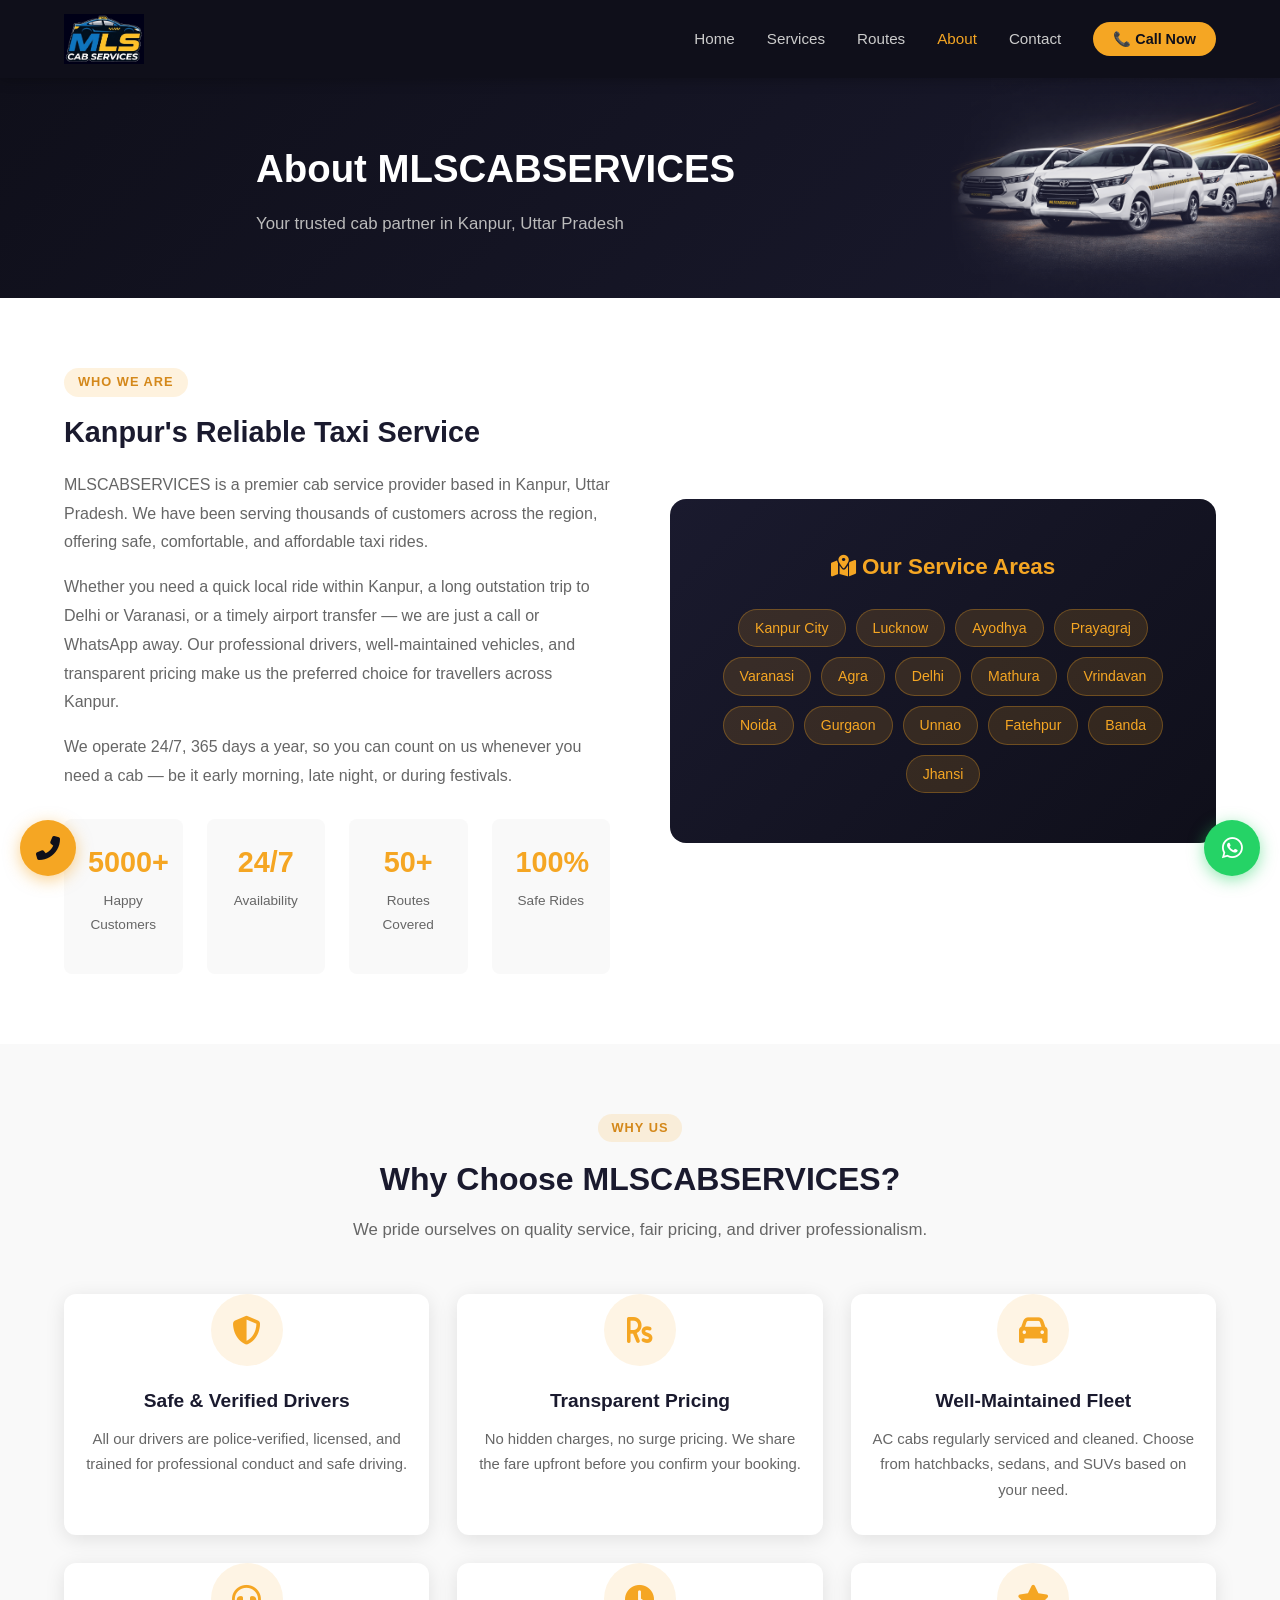
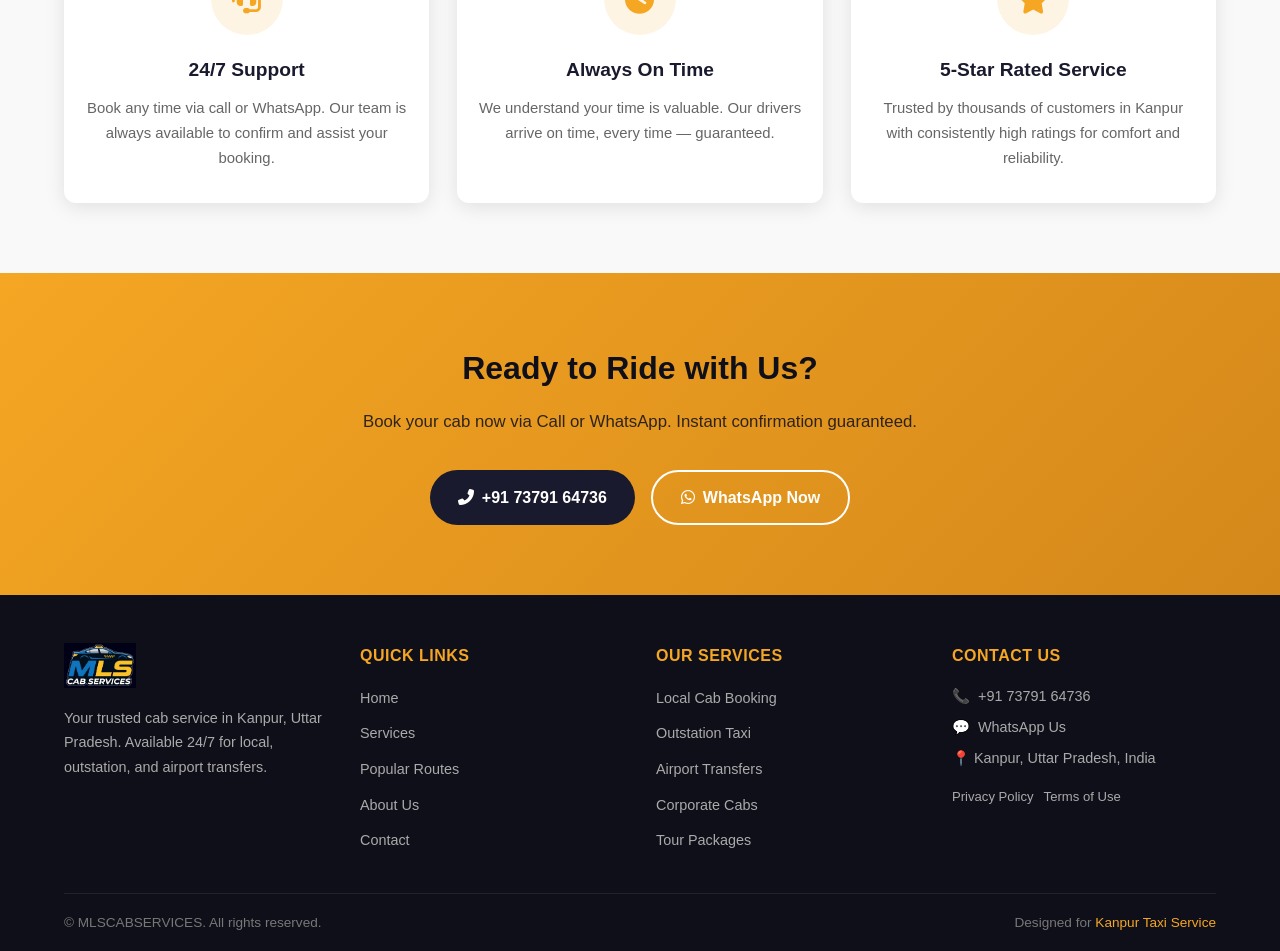
==== commit 8c0b1f20: "Refactor code structure for improved readability and maintainability" ====
--- a/about.html
+++ b/about.html
@@ -7,6 +7,8 @@
   <meta name="description" content="Learn about MLSCABSERVICES – a trusted taxi service provider in Kanpur, Uttar Pradesh. We offer reliable, affordable cab booking for locals and outstation travel." />
   <meta name="keywords" content="about MLSCABSERVICES, Kanpur cab company, taxi company Kanpur UP" />
   <meta name="robots" content="index, follow" />
+  <meta property="og:image" content="https://mlscabservices.in/images/logo.png" />
+  <link rel="icon" type="image/png" href="images/logo.png" />
   <link rel="canonical" href="https://mlscabservices.in/about.html" />
   <link rel="stylesheet" href="css/style.css" />
   <link rel="stylesheet" href="https://cdnjs.cloudflare.com/ajax/libs/font-awesome/6.5.0/css/all.min.css" crossorigin="anonymous" referrerpolicy="no-referrer" />
--- a/css/style.css
+++ b/css/style.css
@@ -60,14 +60,19 @@
   padding: 14px 0;
 }
 
-.logo {
-  font-size: 1.5rem;
-  font-weight: 800;
-  color: var(--primary);
-  letter-spacing: 1px;
-}
-
-.logo span { color: var(--white); }
+.logo-link {
+  display: inline-flex;
+  align-items: center;
+  justify-content: center;
+}
+
+.logo-img {
+  height: 50px;
+  width: auto;
+  display: block;
+}
+
+.footer-brand .logo-img { height: 45px; }
 
 /* Nav */
 .nav-menu {
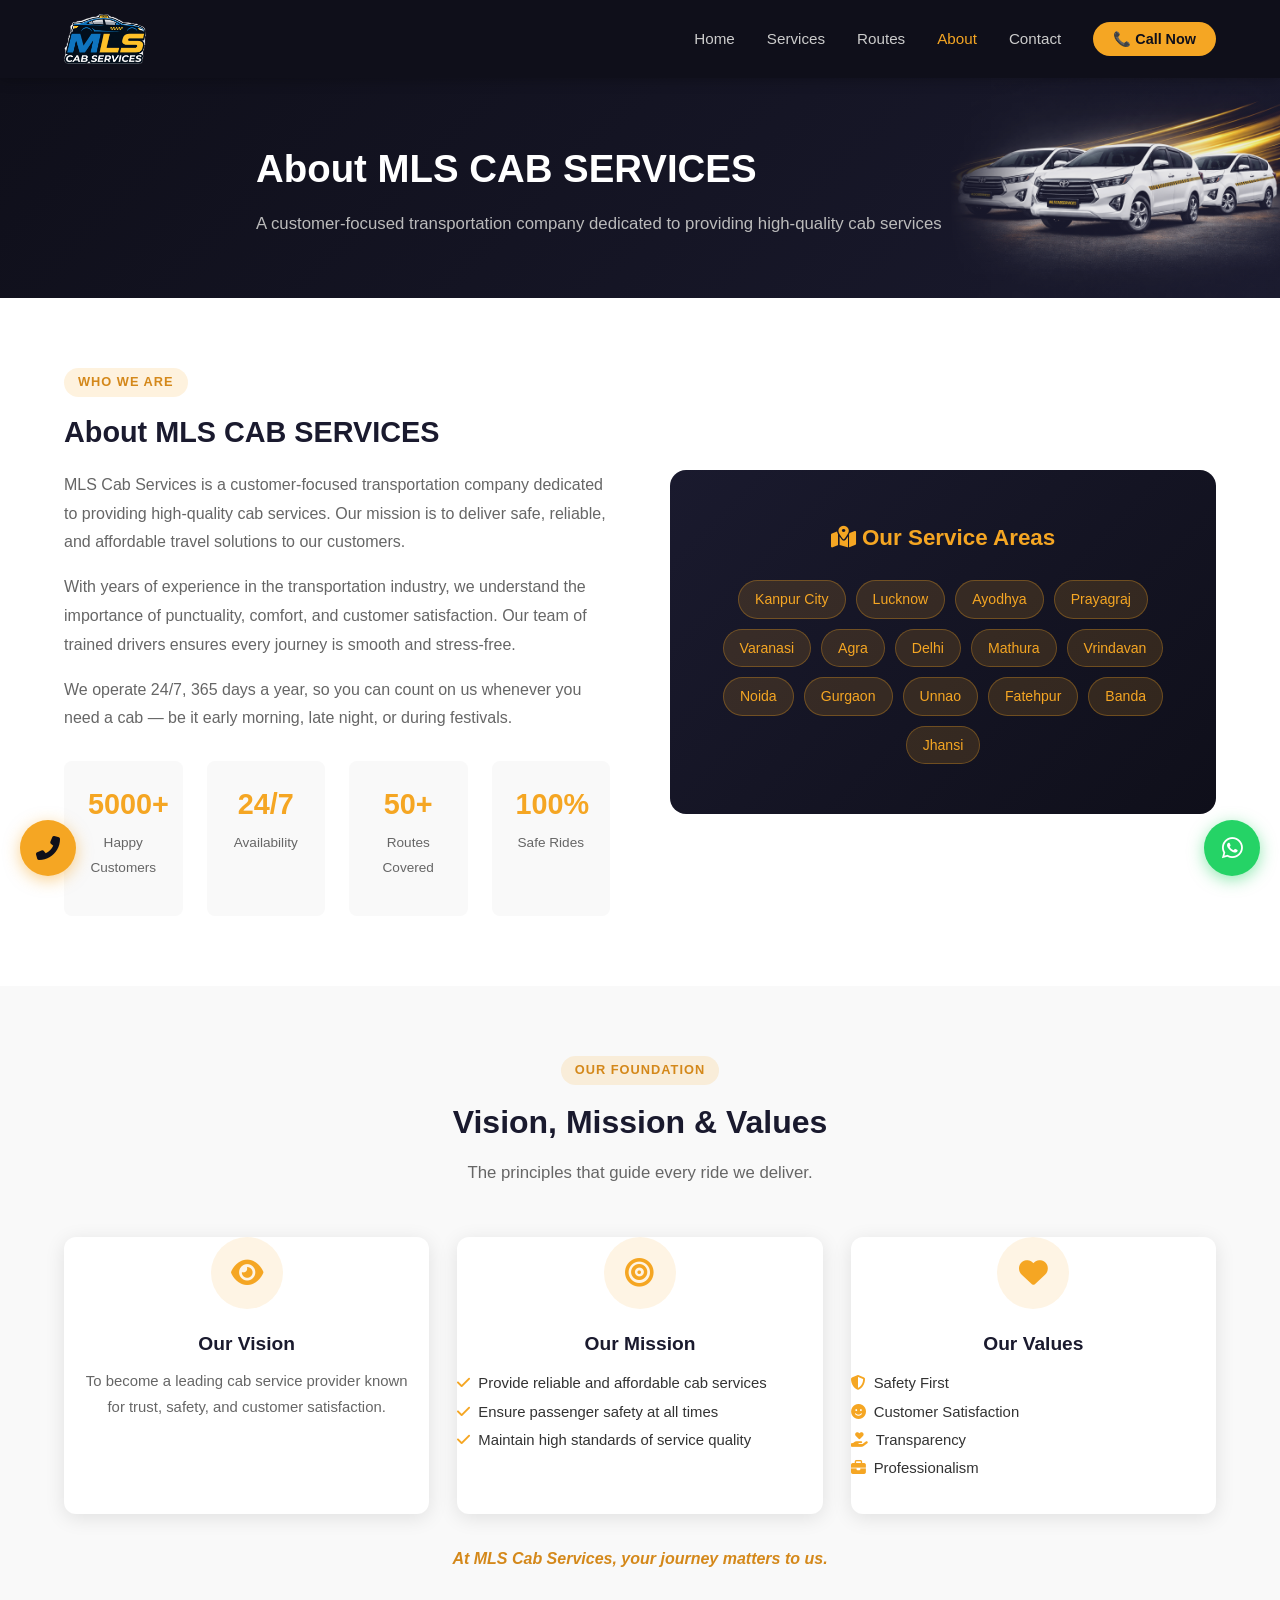
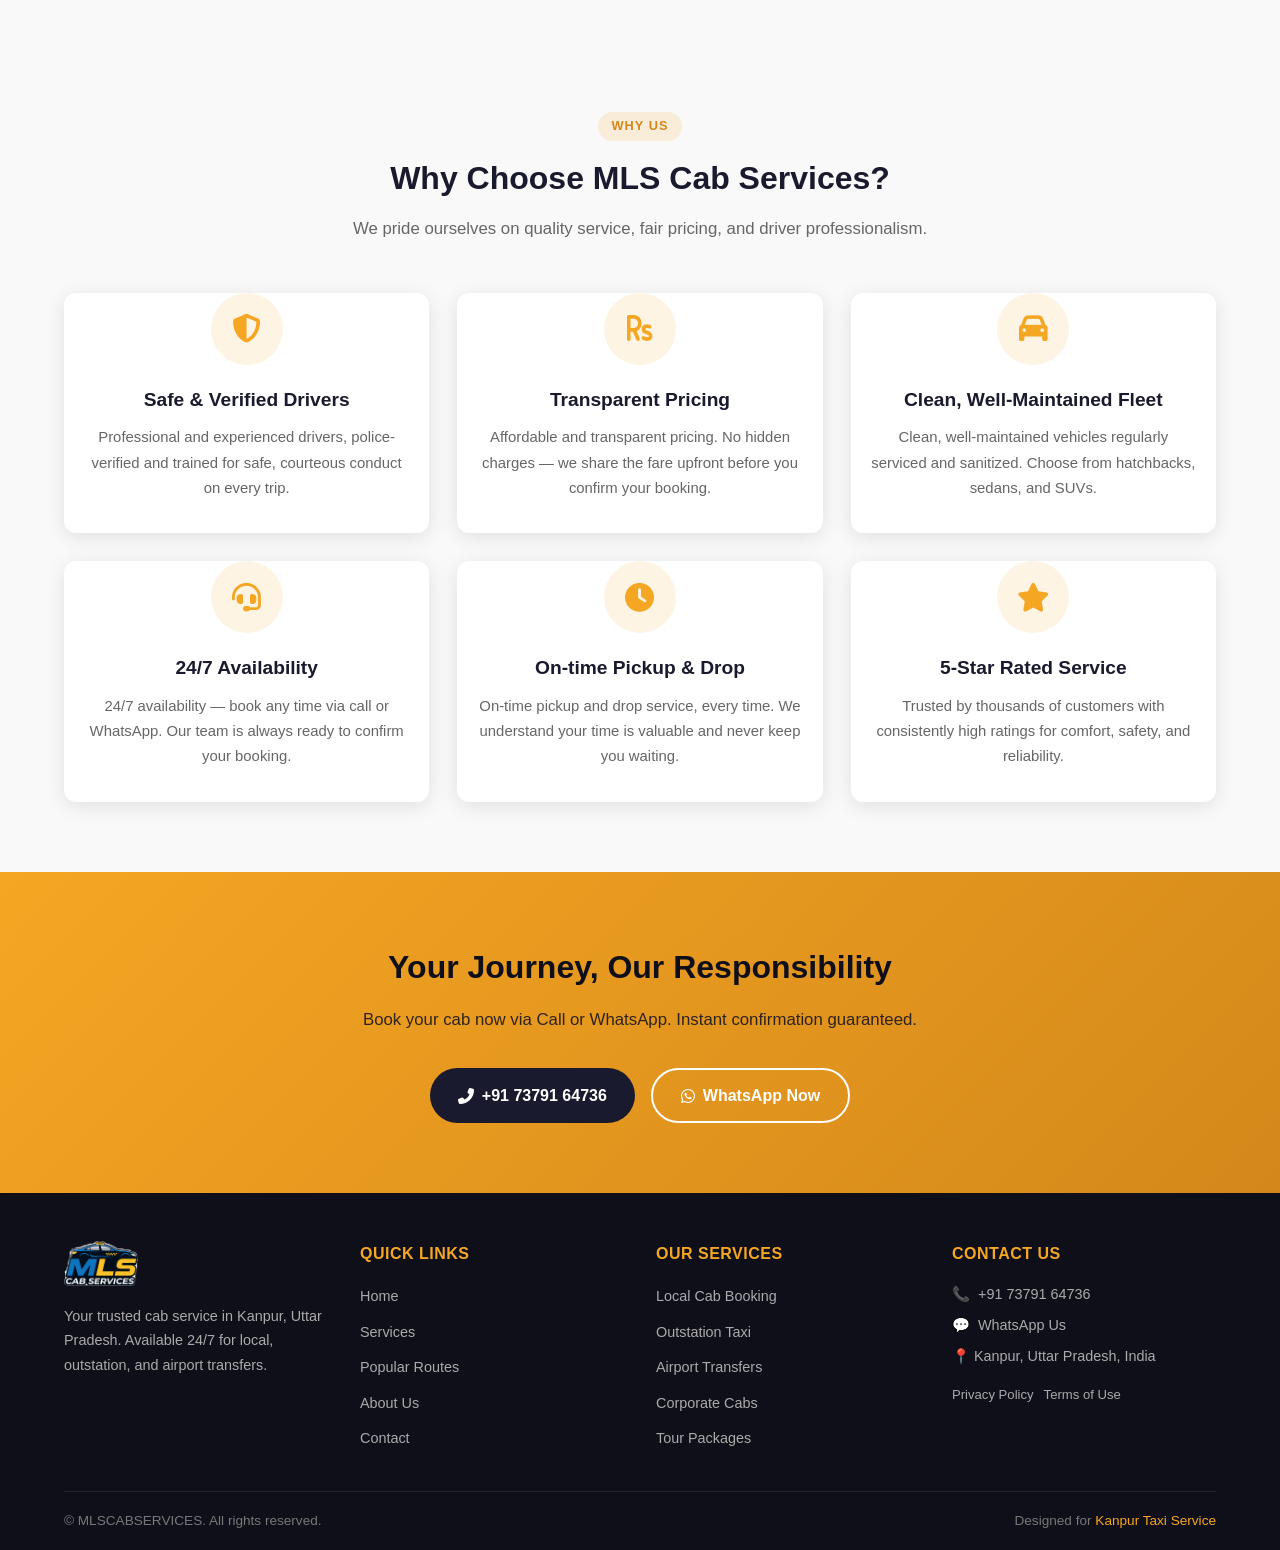
==== commit 67f7c962: "feat: Revamp About, Contact, Index, and Services pages for improved clarity and branding" ====
--- a/about.html
+++ b/about.html
@@ -21,8 +21,8 @@
   <section class="page-hero" aria-label="About page header">
     <img src="images/MLSCAB_IMAGE2.png" alt="" class="page-hero-img" loading="eager" />
     <div class="container">
-      <h1>About MLSCABSERVICES</h1>
-      <p>Your trusted cab partner in Kanpur, Uttar Pradesh</p>
+      <h1>About MLS CAB SERVICES</h1>
+      <p>A customer-focused transportation company dedicated to providing high-quality cab services</p>
     </div>
   </section>
 
@@ -32,9 +32,9 @@
       <div class="about-grid">
         <div class="about-content">
           <span class="tag" style="display:inline-block;background:rgba(245,166,35,0.15);color:#d4881a;font-size:0.8rem;font-weight:700;padding:4px 14px;border-radius:50px;margin-bottom:12px;text-transform:uppercase;letter-spacing:1px;">Who We Are</span>
-          <h2>Kanpur's Reliable Taxi Service</h2>
-          <p>MLSCABSERVICES is a premier cab service provider based in Kanpur, Uttar Pradesh. We have been serving thousands of customers across the region, offering safe, comfortable, and affordable taxi rides.</p>
-          <p>Whether you need a quick local ride within Kanpur, a long outstation trip to Delhi or Varanasi, or a timely airport transfer — we are just a call or WhatsApp away. Our professional drivers, well-maintained vehicles, and transparent pricing make us the preferred choice for travellers across Kanpur.</p>
+          <h2>About MLS CAB SERVICES</h2>
+          <p>MLS Cab Services is a customer-focused transportation company dedicated to providing high-quality cab services. Our mission is to deliver safe, reliable, and affordable travel solutions to our customers.</p>
+          <p>With years of experience in the transportation industry, we understand the importance of punctuality, comfort, and customer satisfaction. Our team of trained drivers ensures every journey is smooth and stress-free.</p>
           <p>We operate 24/7, 365 days a year, so you can count on us whenever you need a cab — be it early morning, late night, or during festivals.</p>
 
           <div class="stats-row">
@@ -81,12 +81,50 @@
     </div>
   </section>
 
+  <!-- Vision / Mission / Values -->
+  <section aria-label="Vision mission values" style="background:var(--bg-light);">
+    <div class="container">
+      <div class="section-heading">
+        <span class="tag">Our Foundation</span>
+        <h2>Vision, Mission &amp; Values</h2>
+        <p>The principles that guide every ride we deliver.</p>
+      </div>
+      <div class="services-grid" style="grid-template-columns:repeat(auto-fit,minmax(260px,1fr));">
+        <div class="service-card">
+          <div class="service-icon"><i class="fas fa-eye"></i></div>
+          <h3>Our Vision</h3>
+          <p>To become a leading cab service provider known for trust, safety, and customer satisfaction.</p>
+        </div>
+        <div class="service-card">
+          <div class="service-icon"><i class="fas fa-bullseye"></i></div>
+          <h3>Our Mission</h3>
+          <ul style="list-style:none;padding:0;margin:0;text-align:left;font-size:0.93rem;color:var(--text);line-height:1.9;">
+            <li><i class="fas fa-check" style="color:var(--primary);margin-right:8px;"></i>Provide reliable and affordable cab services</li>
+            <li><i class="fas fa-check" style="color:var(--primary);margin-right:8px;"></i>Ensure passenger safety at all times</li>
+            <li><i class="fas fa-check" style="color:var(--primary);margin-right:8px;"></i>Maintain high standards of service quality</li>
+          </ul>
+        </div>
+        <div class="service-card">
+          <div class="service-icon"><i class="fas fa-heart"></i></div>
+          <h3>Our Values</h3>
+          <ul style="list-style:none;padding:0;margin:0;text-align:left;font-size:0.93rem;color:var(--text);line-height:1.9;">
+            <li><i class="fas fa-shield-alt" style="color:var(--primary);margin-right:8px;"></i>Safety First</li>
+            <li><i class="fas fa-smile" style="color:var(--primary);margin-right:8px;"></i>Customer Satisfaction</li>
+            <li><i class="fas fa-hand-holding-heart" style="color:var(--primary);margin-right:8px;"></i>Transparency</li>
+            <li><i class="fas fa-briefcase" style="color:var(--primary);margin-right:8px;"></i>Professionalism</li>
+          </ul>
+        </div>
+      </div>
+      <p style="text-align:center;font-style:italic;margin-top:32px;font-size:1rem;color:var(--primary-dark);font-weight:600;">At MLS Cab Services, your journey matters to us.</p>
+    </div>
+  </section>
+
   <!-- Why Choose Us -->
   <section class="services-section" aria-label="Why choose MLSCABSERVICES">
     <div class="container">
       <div class="section-heading">
         <span class="tag">Why Us</span>
-        <h2>Why Choose MLSCABSERVICES?</h2>
+        <h2>Why Choose MLS Cab Services?</h2>
         <p>We pride ourselves on quality service, fair pricing, and driver professionalism.</p>
       </div>
 
@@ -94,32 +132,32 @@
         <div class="service-card">
           <div class="service-icon"><i class="fas fa-shield-alt"></i></div>
           <h3>Safe &amp; Verified Drivers</h3>
-          <p>All our drivers are police-verified, licensed, and trained for professional conduct and safe driving.</p>
+          <p>Professional and experienced drivers, police-verified and trained for safe, courteous conduct on every trip.</p>
         </div>
         <div class="service-card">
           <div class="service-icon"><i class="fas fa-rupee-sign"></i></div>
           <h3>Transparent Pricing</h3>
-          <p>No hidden charges, no surge pricing. We share the fare upfront before you confirm your booking.</p>
+          <p>Affordable and transparent pricing. No hidden charges — we share the fare upfront before you confirm your booking.</p>
         </div>
         <div class="service-card">
           <div class="service-icon"><i class="fas fa-car"></i></div>
-          <h3>Well-Maintained Fleet</h3>
-          <p>AC cabs regularly serviced and cleaned. Choose from hatchbacks, sedans, and SUVs based on your need.</p>
+          <h3>Clean, Well-Maintained Fleet</h3>
+          <p>Clean, well-maintained vehicles regularly serviced and sanitized. Choose from hatchbacks, sedans, and SUVs.</p>
         </div>
         <div class="service-card">
           <div class="service-icon"><i class="fas fa-headset"></i></div>
-          <h3>24/7 Support</h3>
-          <p>Book any time via call or WhatsApp. Our team is always available to confirm and assist your booking.</p>
+          <h3>24/7 Availability</h3>
+          <p>24/7 availability — book any time via call or WhatsApp. Our team is always ready to confirm your booking.</p>
         </div>
         <div class="service-card">
           <div class="service-icon"><i class="fas fa-clock"></i></div>
-          <h3>Always On Time</h3>
-          <p>We understand your time is valuable. Our drivers arrive on time, every time — guaranteed.</p>
+          <h3>On-time Pickup &amp; Drop</h3>
+          <p>On-time pickup and drop service, every time. We understand your time is valuable and never keep you waiting.</p>
         </div>
         <div class="service-card">
           <div class="service-icon"><i class="fas fa-star"></i></div>
           <h3>5-Star Rated Service</h3>
-          <p>Trusted by thousands of customers in Kanpur with consistently high ratings for comfort and reliability.</p>
+          <p>Trusted by thousands of customers with consistently high ratings for comfort, safety, and reliability.</p>
         </div>
       </div>
     </div>
@@ -128,7 +166,7 @@
   <!-- CTA -->
   <section class="cta-section" aria-label="Call to action">
     <div class="container">
-      <h2>Ready to Ride with Us?</h2>
+      <h2>Your Journey, Our Responsibility</h2>
       <p>Book your cab now via Call or WhatsApp. Instant confirmation guaranteed.</p>
       <div class="cta-buttons">
         <a href="tel:+917379164736" class="btn btn-dark"><i class="fas fa-phone-alt"></i> +91 73791 64736</a>
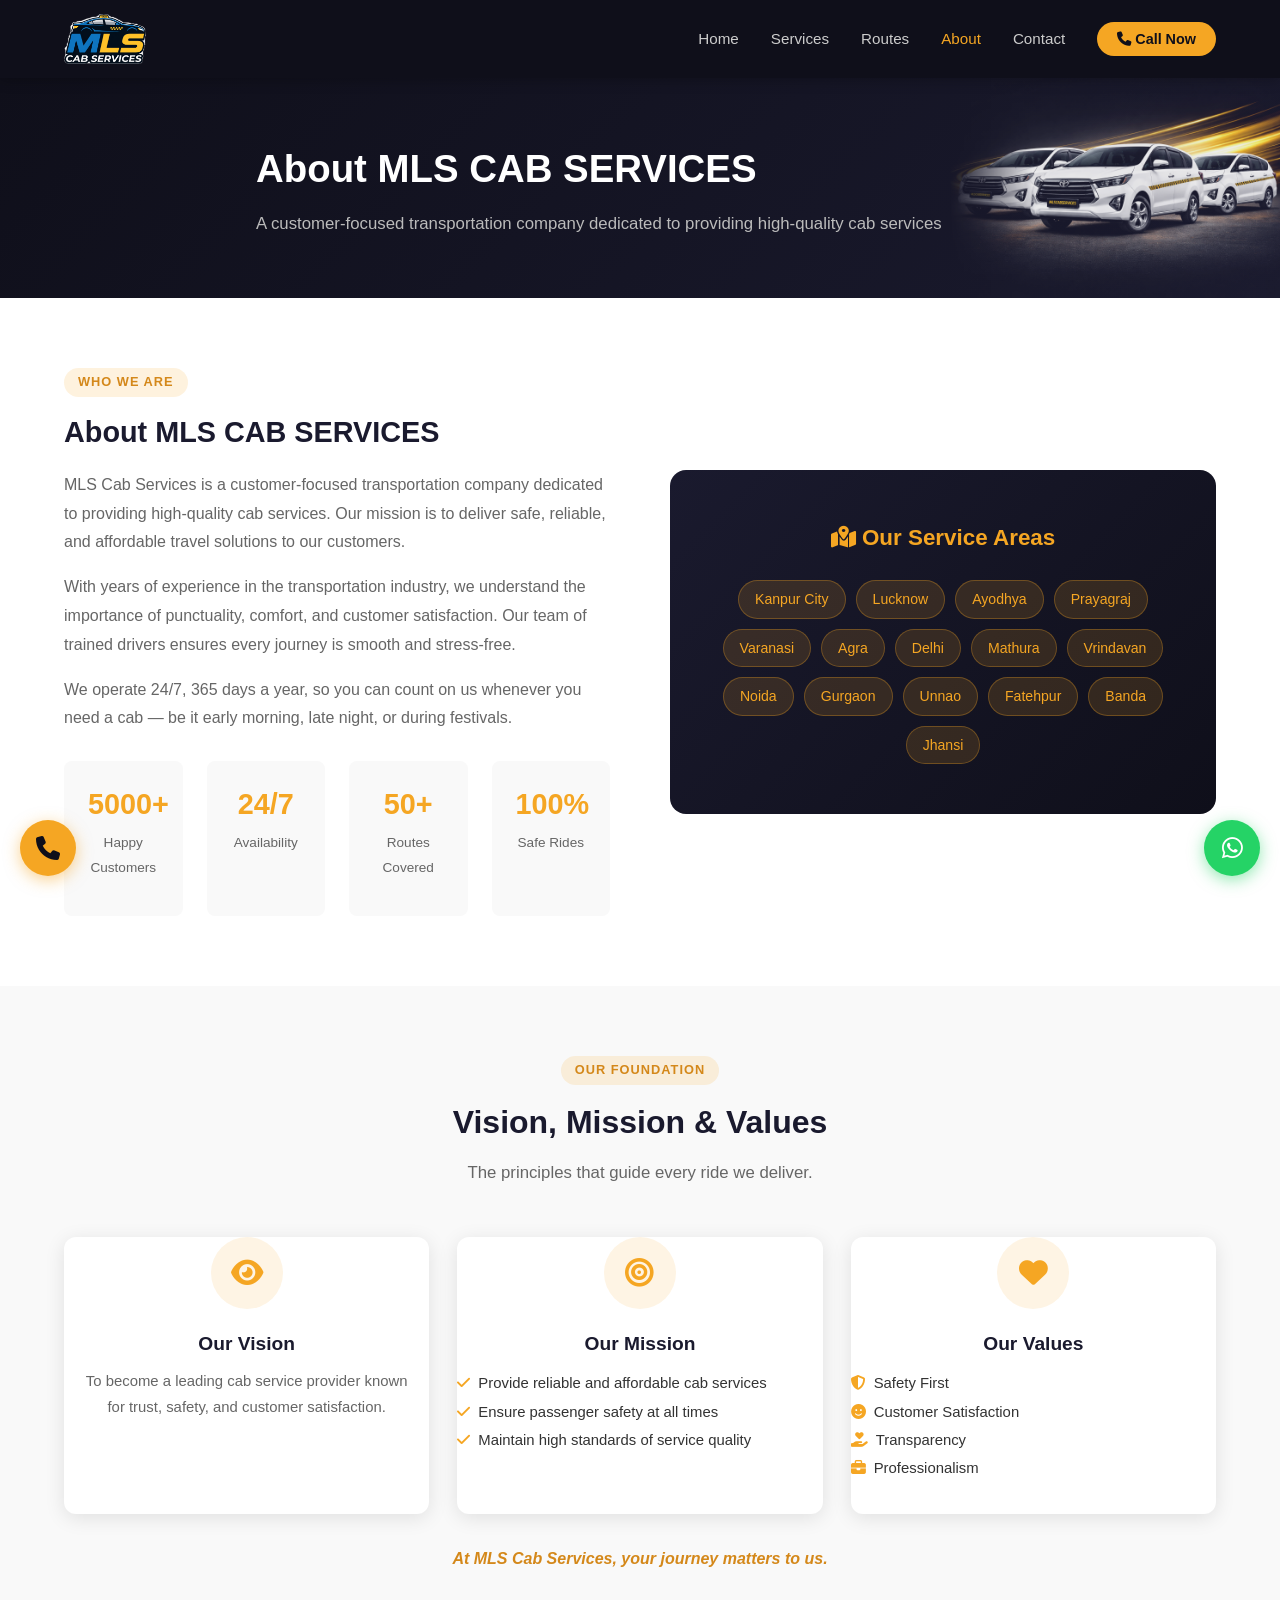
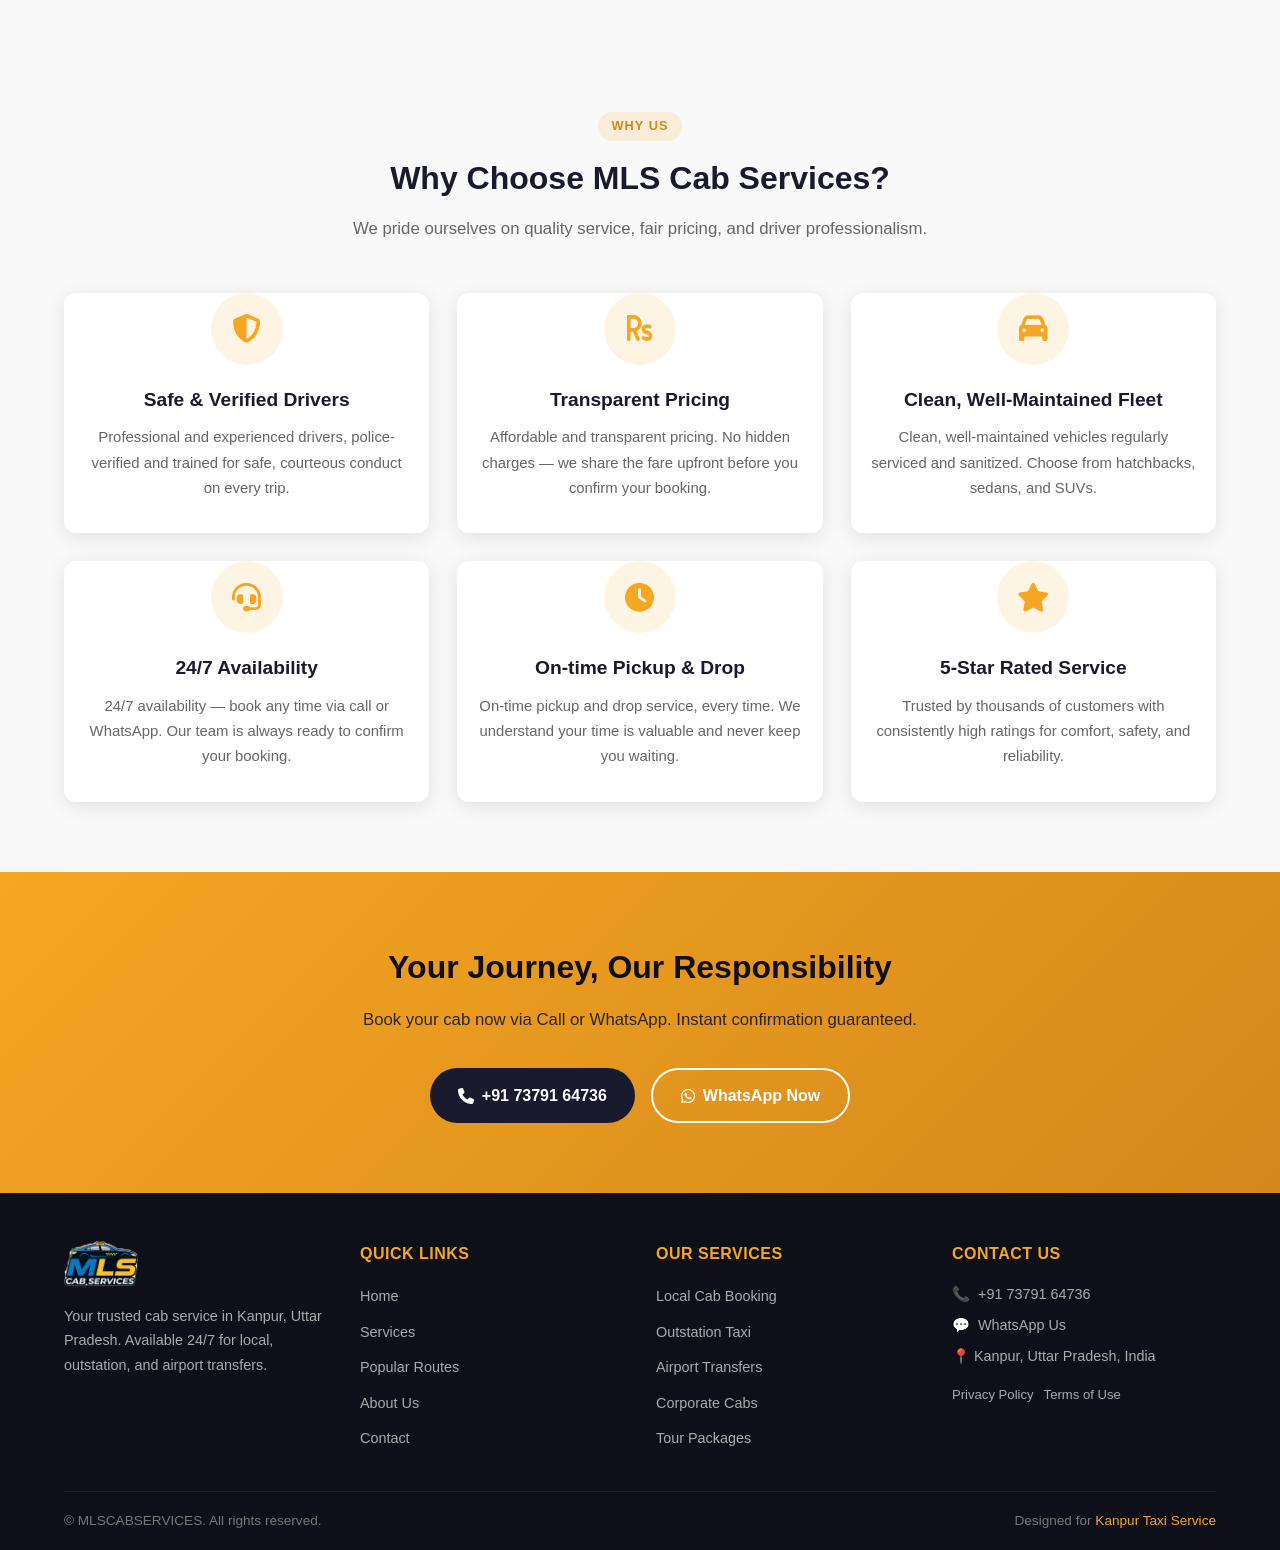
==== commit f137da0b: "feat: Update phone icons across multiple pages for consistent branding" ====
--- a/about.html
+++ b/about.html
@@ -169,7 +169,7 @@
       <h2>Your Journey, Our Responsibility</h2>
       <p>Book your cab now via Call or WhatsApp. Instant confirmation guaranteed.</p>
       <div class="cta-buttons">
-        <a href="tel:+917379164736" class="btn btn-dark"><i class="fas fa-phone-alt"></i> +91 73791 64736</a>
+        <a href="tel:+917379164736" class="btn btn-dark"><i class="fas fa-phone"></i> +91 73791 64736</a>
         <a href="https://wa.me/917379164736" target="_blank" rel="noopener noreferrer" class="btn btn-outline"><i class="fab fa-whatsapp"></i> WhatsApp Now</a>
       </div>
     </div>
@@ -177,7 +177,7 @@
 
   <div id="site-footer"></div>
 
-  <a href="tel:+917379164736" class="sticky-call" title="Call MLSCABSERVICES" aria-label="Call us"><i class="fas fa-phone-alt"></i></a>
+  <a href="tel:+917379164736" class="sticky-call" title="Call MLSCABSERVICES" aria-label="Call us"><i class="fas fa-phone"></i></a>
   <a href="https://wa.me/917379164736" target="_blank" rel="noopener noreferrer" class="sticky-whatsapp" title="WhatsApp" aria-label="WhatsApp us"><i class="fab fa-whatsapp"></i></a>
 
   <script src="js/include.js"></script>
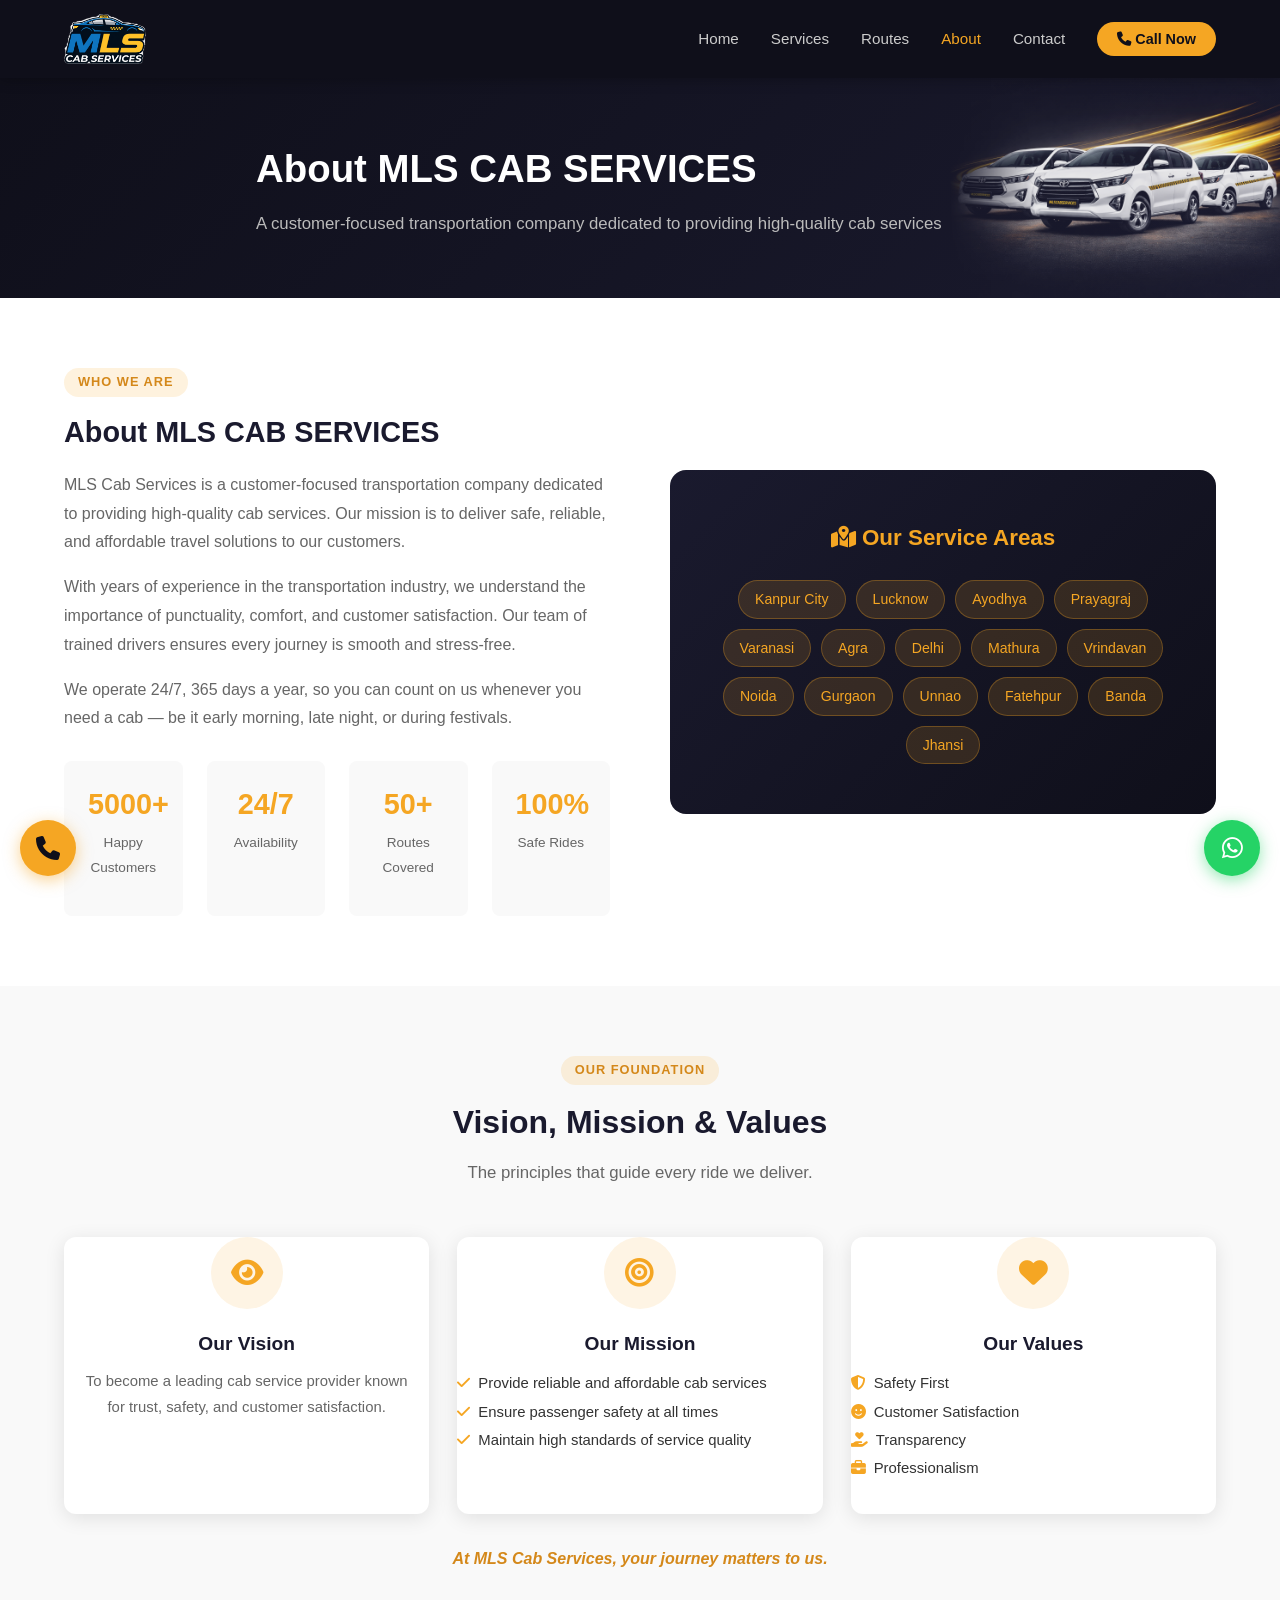
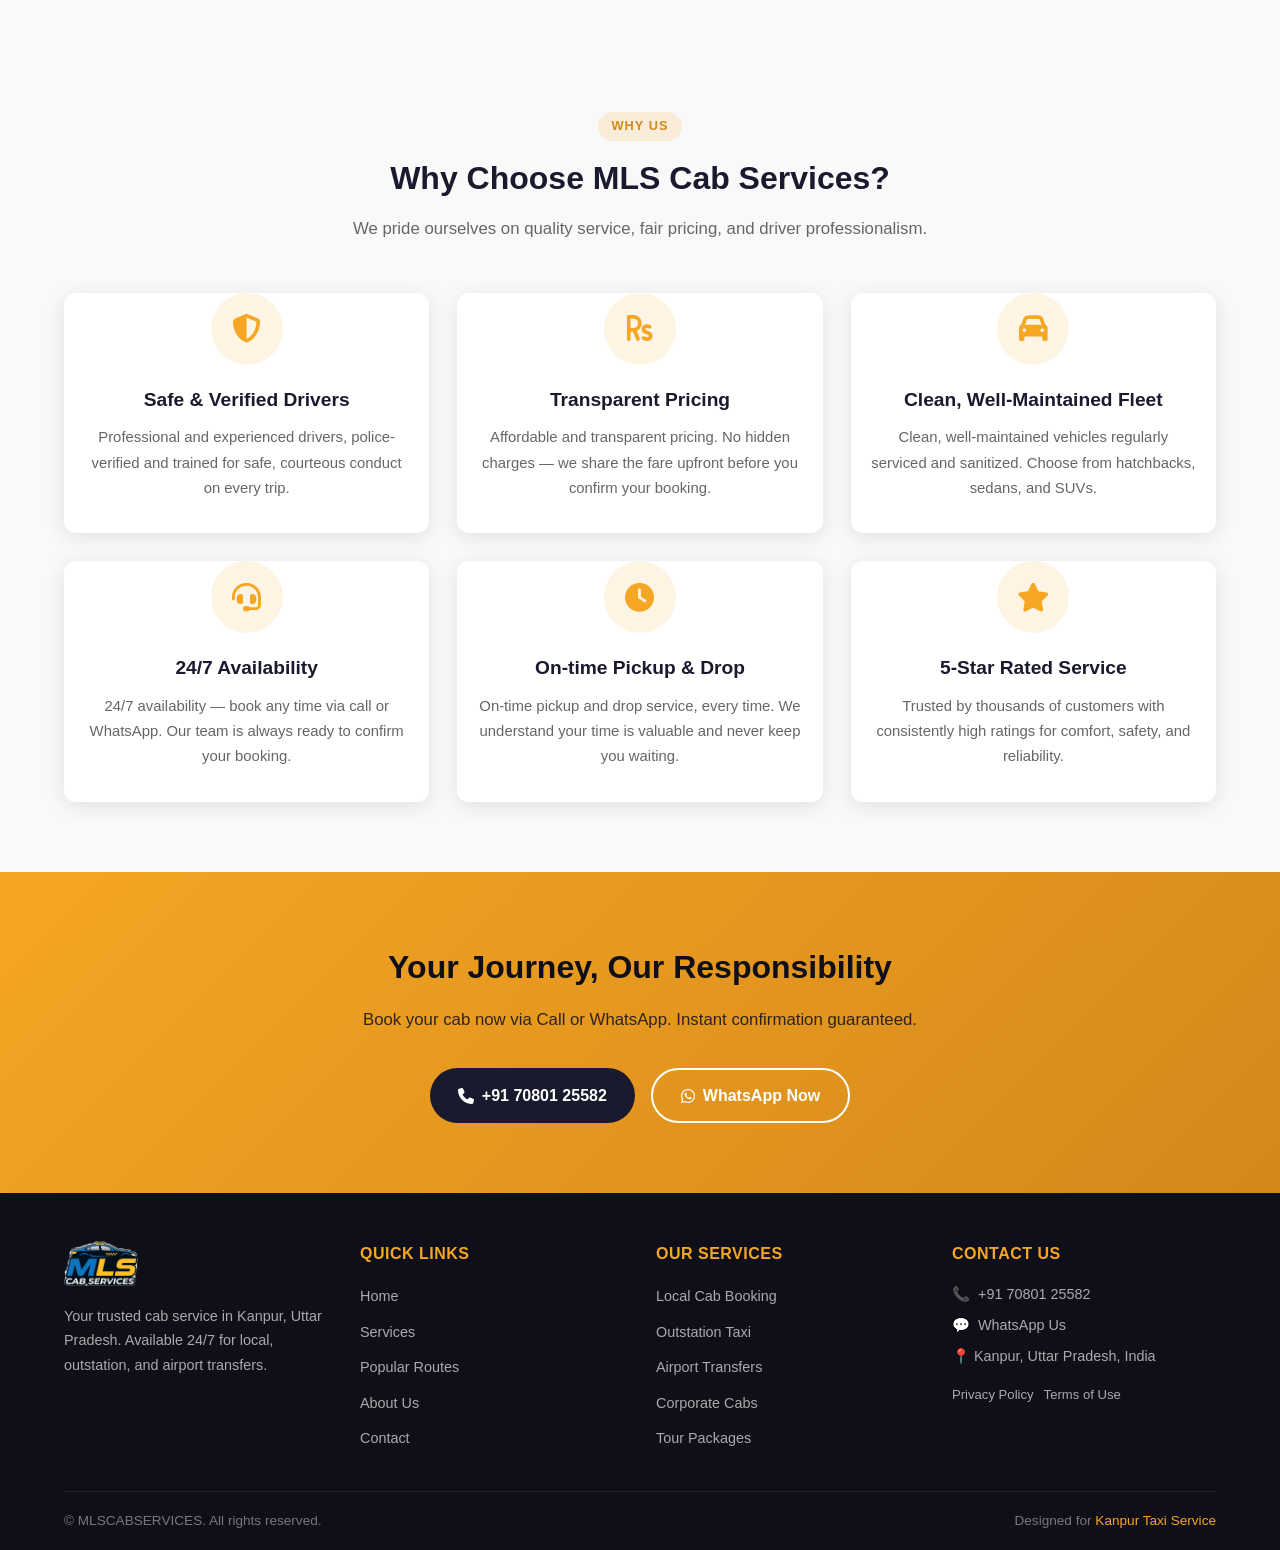
==== commit 59dcac09: "feat: Update contact information across multiple pages for consistency" ====
--- a/about.html
+++ b/about.html
@@ -169,16 +169,16 @@
       <h2>Your Journey, Our Responsibility</h2>
       <p>Book your cab now via Call or WhatsApp. Instant confirmation guaranteed.</p>
       <div class="cta-buttons">
-        <a href="tel:+917379164736" class="btn btn-dark"><i class="fas fa-phone"></i> +91 73791 64736</a>
-        <a href="https://wa.me/917379164736" target="_blank" rel="noopener noreferrer" class="btn btn-outline"><i class="fab fa-whatsapp"></i> WhatsApp Now</a>
+        <a href="tel:+917080125582" class="btn btn-dark"><i class="fas fa-phone"></i> +91 70801 25582</a>
+        <a href="https://wa.me/917080125582" target="_blank" rel="noopener noreferrer" class="btn btn-outline"><i class="fab fa-whatsapp"></i> WhatsApp Now</a>
       </div>
     </div>
   </section>
 
   <div id="site-footer"></div>
 
-  <a href="tel:+917379164736" class="sticky-call" title="Call MLSCABSERVICES" aria-label="Call us"><i class="fas fa-phone"></i></a>
-  <a href="https://wa.me/917379164736" target="_blank" rel="noopener noreferrer" class="sticky-whatsapp" title="WhatsApp" aria-label="WhatsApp us"><i class="fab fa-whatsapp"></i></a>
+  <a href="tel:+917080125582" class="sticky-call" title="Call MLSCABSERVICES" aria-label="Call us"><i class="fas fa-phone"></i></a>
+  <a href="https://wa.me/917080125582" target="_blank" rel="noopener noreferrer" class="sticky-whatsapp" title="WhatsApp" aria-label="WhatsApp us"><i class="fab fa-whatsapp"></i></a>
 
   <script src="js/include.js"></script>
   <script src="js/main.js"></script>
--- a/css/style.css
+++ b/css/style.css
@@ -241,7 +241,8 @@
   justify-content: center;
   font-size: 1.5rem;
   box-shadow: 0 4px 16px rgba(245,166,35,0.5);
-  transition: transform var(--transition);
+  transition: transform var(--transition), opacity 0.2s ease;
+  opacity: 1;
 }
 .sticky-call:hover { transform: scale(1.1); }
 
@@ -260,7 +261,8 @@
   justify-content: center;
   font-size: 1.5rem;
   box-shadow: 0 4px 16px rgba(37,211,102,0.5);
-  transition: transform var(--transition);
+  transition: transform var(--transition), opacity 0.2s ease;
+  opacity: 1;
 }
 .sticky-whatsapp:hover { transform: scale(1.1); }
 
@@ -936,20 +938,20 @@
 .highlight { color: var(--primary); }
 
 /* ============================================
-   RESPONSIVE - TABLET
+   RESPONSIVE — TABLET  ≤ 992px
    ============================================ */
 @media (max-width: 992px) {
-  .hero-inner { grid-template-columns: 1fr; gap: 40px; }
-  .hero-content h1 { font-size: 2.2rem; }
-  .about-grid { grid-template-columns: 1fr; }
-  .contact-grid { grid-template-columns: 1fr; }
-  .form-row { grid-template-columns: 1fr; }
-}
-
-/* ============================================
-   RESPONSIVE - MOBILE
-   ============================================ */
-@media (max-width: 768px) {
+  .about-grid    { grid-template-columns: 1fr; }
+  .contact-grid  { grid-template-columns: 1fr; }
+  .form-row      { grid-template-columns: 1fr; }
+}
+
+/* ============================================
+   RESPONSIVE — HAMBURGER NAV  ≤ 900px
+   (prevents cramped nav on tablets)
+   ============================================ */
+@media (max-width: 900px) {
+  /* Navigation → hamburger */
   .nav-menu {
     display: none;
     position: absolute;
@@ -962,42 +964,128 @@
     gap: 0;
     padding: 12px 0;
     box-shadow: 0 8px 24px rgba(0,0,0,0.3);
+    z-index: 998;
   }
   .nav-menu.open { display: flex; }
   .nav-menu a {
-    padding: 13px 24px;
+    padding: 14px 24px;
     border-bottom: 1px solid rgba(255,255,255,0.06);
+    font-size: 0.97rem;
   }
-  .btn-call-nav { margin: 10px 16px; text-align: center; border-radius: 8px; }
+  .btn-call-nav { margin: 10px 16px; text-align: center; border-radius: 8px; display: block; }
   .hamburger { display: flex; }
-  .site-header { position: sticky; }
-
+
+  /* Hero → single column */
   .hero { padding: 50px 0 60px; }
+  .hero-inner { grid-template-columns: 1fr; gap: 36px; }
+  .hero-content h1 { font-size: 2.2rem; }
+  .hero-content p  { font-size: 1rem; }
+
+  /* Booking card full-width when stacked */
+  .bk-card { max-width: 100%; }
+  .bk-tab  { font-size: 0.75rem; padding: 12px 4px; }
+
+  /* Page-hero */
+  .page-hero h1              { font-size: 2rem; }
+  .page-hero .container      { max-width: 100%; text-align: center; }
+  .page-hero-img             { display: none; }
+}
+
+/* ============================================
+   RESPONSIVE — MOBILE  ≤ 768px
+   ============================================ */
+@media (max-width: 768px) {
+  .hero { padding: 40px 0 50px; }
   .hero-content h1 { font-size: 1.8rem; }
   .booking-card { padding: 24px 20px; }
 
-  section { padding: 50px 0; }
+  section { padding: 48px 0; }
   .section-heading h2 { font-size: 1.6rem; }
-
-  .page-hero h1 { font-size: 1.8rem; }
-  .page-hero .container { max-width: 100%; text-align: center; }
-  .page-hero-img { display: none; }
-
-  .footer-grid { grid-template-columns: 1fr 1fr; }
+  .section-heading p  { font-size: 0.95rem; }
+
+  .page-hero         { padding: 36px 0; }
+  .page-hero h1      { font-size: 1.75rem; }
+
+  .footer-grid   { grid-template-columns: 1fr 1fr; }
   .footer-bottom { flex-direction: column; text-align: center; }
 
   .contact-form-card { padding: 24px 20px; }
 
+  .cta-section   { padding: 48px 0; }
   .cta-section h2 { font-size: 1.6rem; }
 
+  .about-visual { padding: 32px 20px; }
+  .stat-box     { padding: 16px 12px; }
+
   .pricing-table th, .pricing-table td { padding: 10px 12px; font-size: 0.88rem; }
-}
-
-@media (max-width: 480px) {
-  .footer-grid { grid-template-columns: 1fr; }
-  .stats-row { gap: 12px; }
-  .hero-badges { gap: 10px; }
-  .routes-grid { grid-template-columns: 1fr; }
+
+  /* Slightly smaller sticky buttons on mobile */
+  .sticky-call      { width: 50px; height: 50px; font-size: 1.25rem; bottom: 18px; left: 16px; }
+  .sticky-whatsapp  { width: 50px; height: 50px; font-size: 1.25rem; bottom: 18px; right: 16px; }
+}
+
+/* ============================================
+   RESPONSIVE — SMALL MOBILE  ≤ 540px
+   ============================================ */
+@media (max-width: 540px) {
+  .hero-content h1 { font-size: 1.65rem; }
+  .hero-badges     { gap: 8px; }
+  .hero-badge      { font-size: 0.78rem; padding: 6px 12px; }
+
+  .footer-grid        { grid-template-columns: 1fr; }
+  .routes-grid        { grid-template-columns: 1fr; }
+  .services-full-grid { grid-template-columns: 1fr; }
+
+  .cta-buttons        { flex-direction: column; align-items: center; }
+  .cta-buttons .btn   { width: 100%; max-width: 300px; justify-content: center; }
+
+  .stats-row { gap: 10px; }
+}
+
+/* ============================================
+   RESPONSIVE — EXTRA SMALL  ≤ 420px
+   ============================================ */
+@media (max-width: 420px) {
+  body { font-size: 15px; }
+
+  .hero-content h1   { font-size: 1.45rem; }
+  .section-heading h2 { font-size: 1.4rem; }
+  .hero-badges  { gap: 6px; }
+  .hero-badge   { font-size: 0.75rem; padding: 5px 10px; }
+
+  .services-grid    { grid-template-columns: 1fr; }
+  .testimonials-grid { grid-template-columns: 1fr; }
+
+  .btn { padding: 11px 22px; font-size: 0.93rem; }
+
+  .bk-panel { padding: 16px; }
+  .bk-row   { grid-template-columns: 1fr; }
+  .bk-tab   { gap: 3px; font-size: 0.7rem; }
+  .tm-box   { padding: 28px 20px 24px; }
+}
+
+/* ============================================
+   RESPONSIVE — MINIMUM  ≤ 360px
+   ============================================ */
+@media (max-width: 360px) {
+  body { font-size: 14px; }
+  .hero-content h1   { font-size: 1.3rem; }
+  .section-heading h2 { font-size: 1.25rem; }
+  .container   { width: 94%; }
+  .sticky-call     { left: 10px; }
+  .sticky-whatsapp { right: 10px; }
+}
+
+/* ============================================
+   NAV OPEN — Hide sticky buttons globally
+   (works on any screen size — no media query)
+   ============================================ */
+body.nav-open .sticky-call,
+body.nav-open .sticky-whatsapp {
+  opacity: 0;
+  pointer-events: none;
+  transform: scale(0.8);
+  transition: opacity 0.2s ease, transform 0.2s ease;
 }
 
 /* ============================================================
@@ -1327,15 +1415,7 @@
 }
 .tm-call-btn:hover { background: #000; transform: scale(1.03); }
 
-/* ---- Responsive ---- */
-@media (max-width: 768px) {
-  .bk-card { max-width: 100%; }
-  .bk-tab  { font-size: 0.75rem; padding: 12px 4px; }
-  .bk-row  { grid-template-columns: 1fr 1fr; }
-}
+/* ---- Responsive (main breakpoints consolidated above) ---- */
 @media (max-width: 420px) {
-  .bk-panel { padding: 16px; }
-  .bk-row   { grid-template-columns: 1fr; }
-  .bk-tab   { gap: 3px; }
-  .tm-box   { padding: 28px 20px 24px; }
-}
+  .bk-row { grid-template-columns: 1fr; }
+}
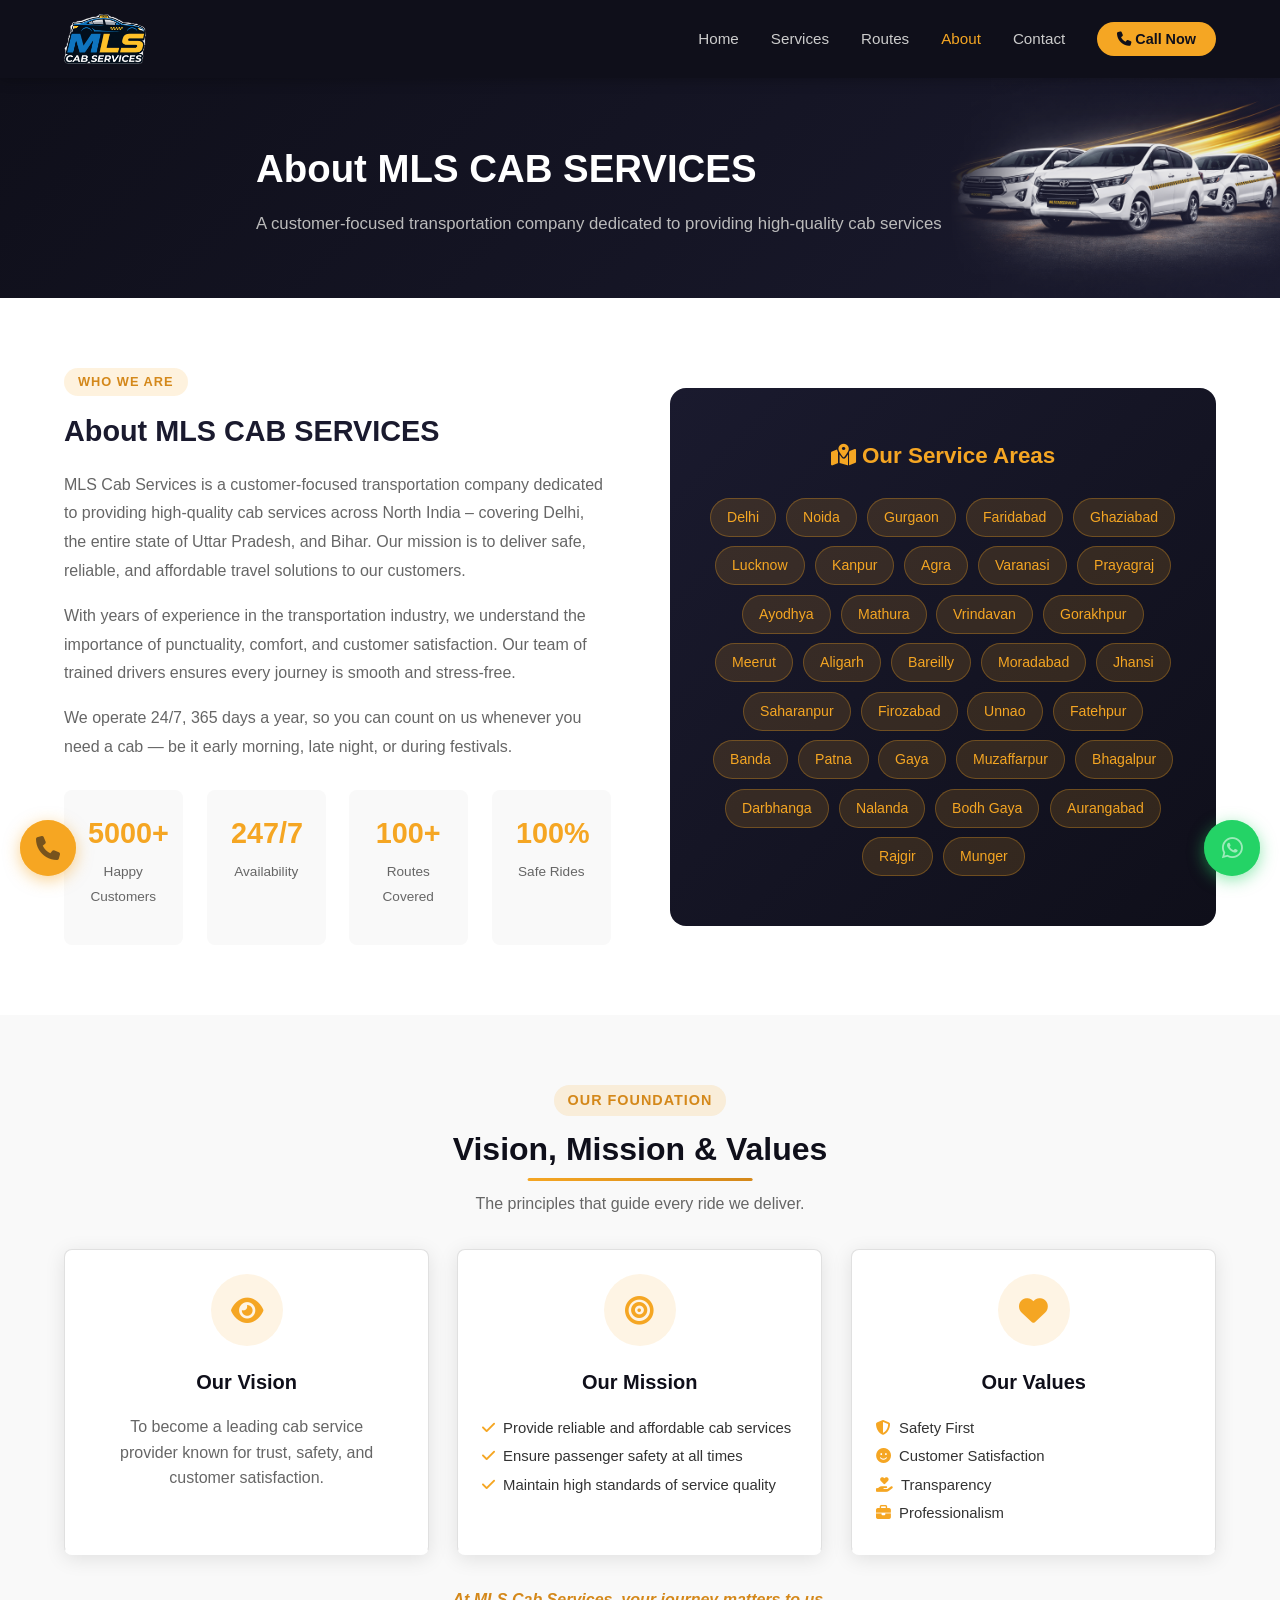
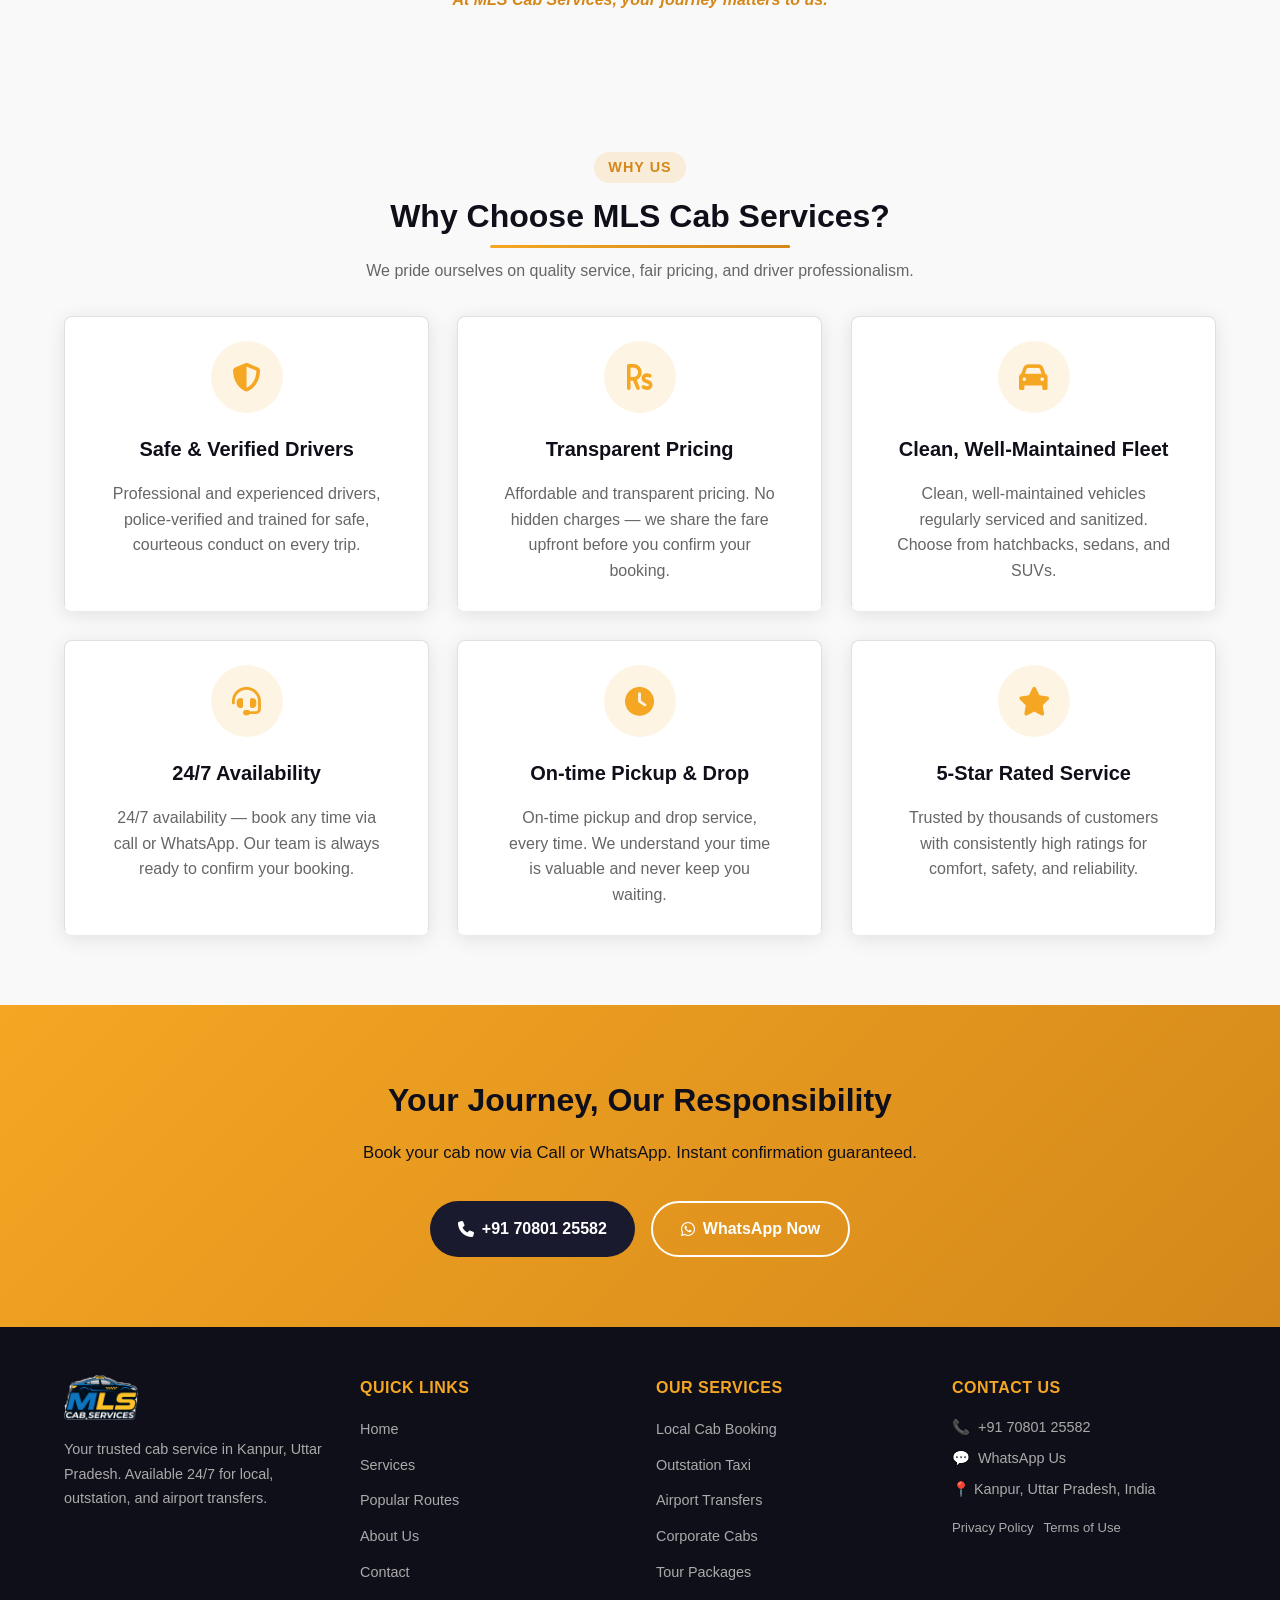
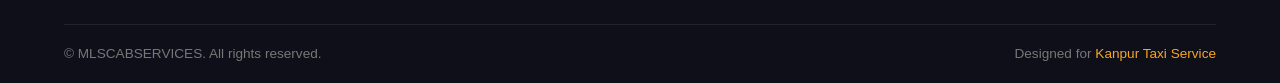
==== commit d9b046ee: "Refactor website content and styles for expanded service area - Updated meta tags and titles across " ====
--- a/about.html
+++ b/about.html
@@ -3,9 +3,9 @@
 <head>
   <meta charset="UTF-8" />
   <meta name="viewport" content="width=device-width, initial-scale=1.0" />
-  <title>About Us – MLSCABSERVICES | Kanpur Taxi Service</title>
-  <meta name="description" content="Learn about MLSCABSERVICES – a trusted taxi service provider in Kanpur, Uttar Pradesh. We offer reliable, affordable cab booking for locals and outstation travel." />
-  <meta name="keywords" content="about MLSCABSERVICES, Kanpur cab company, taxi company Kanpur UP" />
+  <title>About Us – MLSCABSERVICES | North India Taxi Service | Delhi, UP &amp; Bihar</title>
+  <meta name="description" content="Learn about MLSCABSERVICES – a trusted taxi service provider across North India covering Delhi, Uttar Pradesh &amp; Bihar. Reliable, affordable cab booking for local and outstation travel." />
+  <meta name="keywords" content="about MLSCABSERVICES, North India cab company, taxi company Delhi UP Bihar" />
   <meta name="robots" content="index, follow" />
   <meta property="og:image" content="https://mlscabservices.in/images/logo.png" />
   <link rel="icon" type="image/png" href="images/logo.png" />
@@ -33,7 +33,7 @@
         <div class="about-content">
           <span class="tag" style="display:inline-block;background:rgba(245,166,35,0.15);color:#d4881a;font-size:0.8rem;font-weight:700;padding:4px 14px;border-radius:50px;margin-bottom:12px;text-transform:uppercase;letter-spacing:1px;">Who We Are</span>
           <h2>About MLS CAB SERVICES</h2>
-          <p>MLS Cab Services is a customer-focused transportation company dedicated to providing high-quality cab services. Our mission is to deliver safe, reliable, and affordable travel solutions to our customers.</p>
+          <p>MLS Cab Services is a customer-focused transportation company dedicated to providing high-quality cab services across North India – covering Delhi, the entire state of Uttar Pradesh, and Bihar. Our mission is to deliver safe, reliable, and affordable travel solutions to our customers.</p>
           <p>With years of experience in the transportation industry, we understand the importance of punctuality, comfort, and customer satisfaction. Our team of trained drivers ensures every journey is smooth and stress-free.</p>
           <p>We operate 24/7, 365 days a year, so you can count on us whenever you need a cab — be it early morning, late night, or during festivals.</p>
 
@@ -47,7 +47,7 @@
               <p>Availability</p>
             </div>
             <div class="stat-box">
-              <h3>50+</h3>
+              <h3>100+</h3>
               <p>Routes Covered</p>
             </div>
             <div class="stat-box">
@@ -60,21 +60,43 @@
         <div class="about-visual">
           <h3><i class="fas fa-map-marked-alt"></i> Our Service Areas</h3>
           <div class="service-areas">
-            <span class="area-tag">Kanpur City</span>
+            <!-- Delhi NCR -->
+            <span class="area-tag">Delhi</span>
+            <span class="area-tag">Noida</span>
+            <span class="area-tag">Gurgaon</span>
+            <span class="area-tag">Faridabad</span>
+            <span class="area-tag">Ghaziabad</span>
+            <!-- Uttar Pradesh -->
             <span class="area-tag">Lucknow</span>
+            <span class="area-tag">Kanpur</span>
+            <span class="area-tag">Agra</span>
+            <span class="area-tag">Varanasi</span>
+            <span class="area-tag">Prayagraj</span>
             <span class="area-tag">Ayodhya</span>
-            <span class="area-tag">Prayagraj</span>
-            <span class="area-tag">Varanasi</span>
-            <span class="area-tag">Agra</span>
-            <span class="area-tag">Delhi</span>
             <span class="area-tag">Mathura</span>
             <span class="area-tag">Vrindavan</span>
-            <span class="area-tag">Noida</span>
-            <span class="area-tag">Gurgaon</span>
+            <span class="area-tag">Gorakhpur</span>
+            <span class="area-tag">Meerut</span>
+            <span class="area-tag">Aligarh</span>
+            <span class="area-tag">Bareilly</span>
+            <span class="area-tag">Moradabad</span>
+            <span class="area-tag">Jhansi</span>
+            <span class="area-tag">Saharanpur</span>
+            <span class="area-tag">Firozabad</span>
             <span class="area-tag">Unnao</span>
             <span class="area-tag">Fatehpur</span>
             <span class="area-tag">Banda</span>
-            <span class="area-tag">Jhansi</span>
+            <!-- Bihar -->
+            <span class="area-tag">Patna</span>
+            <span class="area-tag">Gaya</span>
+            <span class="area-tag">Muzaffarpur</span>
+            <span class="area-tag">Bhagalpur</span>
+            <span class="area-tag">Darbhanga</span>
+            <span class="area-tag">Nalanda</span>
+            <span class="area-tag">Bodh Gaya</span>
+            <span class="area-tag">Aurangabad</span>
+            <span class="area-tag">Rajgir</span>
+            <span class="area-tag">Munger</span>
           </div>
         </div>
       </div>
--- a/css/style.css
+++ b/css/style.css
@@ -29,12 +29,14 @@
   background: var(--white);
   line-height: 1.6;
   font-size: 16px;
-}
-
-a { text-decoration: none; color: inherit; }
+  transition: background var(--transition), color var(--transition);
+}
+
+a { text-decoration: none; color: inherit; transition: color var(--transition), opacity var(--transition); }
 ul { list-style: none; }
 img { max-width: 100%; display: block; }
-button { cursor: pointer; border: none; outline: none; }
+button { cursor: pointer; border: none; outline: none; transition: all var(--transition); }
+input, textarea, select { transition: border-color var(--transition), background var(--transition), box-shadow var(--transition); }
 
 .container {
   width: 90%;
@@ -273,31 +275,49 @@
 
 .section-heading {
   text-align: center;
-  margin-bottom: 50px;
-}
-.section-heading h2 {
-  font-size: 2rem;
-  font-weight: 800;
-  color: var(--secondary);
-  margin-bottom: 12px;
-}
-.section-heading p {
-  color: var(--text-light);
-  font-size: 1.05rem;
-  max-width: 580px;
-  margin: 0 auto;
-}
+  margin-bottom: 2rem;
+  display: flex;
+  flex-direction: column;
+  align-items: center;
+  justify-content: center;
+}
+
 .section-heading .tag {
   display: inline-block;
-  background: rgba(245,166,35,0.15);
+  background: rgba(245, 166, 35, 0.15);
   color: var(--primary-dark);
-  font-size: 0.8rem;
+  font-size: 0.9rem;
   font-weight: 700;
   padding: 4px 14px;
   border-radius: 50px;
-  margin-bottom: 12px;
   text-transform: uppercase;
   letter-spacing: 1px;
+  margin-bottom: 0.5rem;
+}
+
+.section-heading h2 {
+  font-size: 2rem;
+  font-weight: 700;
+  color: var(--dark);
+  margin-bottom: 0.5rem;
+  position: relative;
+  display: inline-block;
+}
+
+.section-heading h2::after {
+  content: '';
+  display: block;
+  width: 80px;
+  height: 4px;
+  background: var(--primary);
+  margin: 0.5rem auto 0;
+}
+
+.section-heading p {
+  color: var(--text-light);
+  font-size: 1rem;
+  max-width: 600px;
+  margin: 0.5rem auto 0;
 }
 
 /* ============================================
@@ -522,17 +542,18 @@
 
 .service-card {
   background: var(--white);
-  border-radius: 12px;
-  padding: 0 0 28px;
+  border: 1px solid var(--border);
+  border-radius: var(--radius);
+  box-shadow: var(--shadow);
+  padding: 1.5rem;
   text-align: center;
-  box-shadow: var(--shadow);
   transition: transform var(--transition), box-shadow var(--transition);
   border-bottom: 4px solid transparent;
   overflow: hidden;
 }
 .service-card:hover {
-  transform: translateY(-6px);
-  box-shadow: 0 12px 36px rgba(0,0,0,0.14);
+  transform: translateY(-5px);
+  box-shadow: 0 6px 25px rgba(0, 0, 0, 0.15);
   border-bottom-color: var(--primary);
 }
 
@@ -568,8 +589,8 @@
   color: var(--primary);
   margin: 0 auto 20px;
 }
-.service-card h3 { font-size: 1.2rem; font-weight: 700; margin-bottom: 10px; color: var(--secondary); padding: 0 20px; }
-.service-card p { font-size: 0.93rem; color: var(--text-light); line-height: 1.7; padding: 0 20px; }
+.service-card h3 { font-size: 1.25rem; font-weight: 700; margin-bottom: 1rem; color: var(--dark); padding: 0 20px; }
+.service-card p { font-size: 1rem; color: var(--text-light); line-height: 1.6; padding: 0 20px; }
 
 /* ============================================
    ROUTES
@@ -771,6 +792,9 @@
   box-shadow: var(--shadow);
   overflow: hidden;
   transition: transform var(--transition);
+  display: flex;
+  flex-direction: column;
+  height: 100%;
 }
 .service-full-card:hover { transform: translateY(-6px); }
 .service-card-header {
@@ -794,7 +818,13 @@
 }
 .service-card-header h3 { color: var(--white); font-size: 1.2rem; font-weight: 700; }
 .service-card-header p { color: #aaa; font-size: 0.88rem; margin-top: 4px; }
-.service-card-body { padding: 28px 32px; }
+.service-card-body { 
+  padding: 28px 32px;
+  display: flex;
+  flex-direction: column;
+  justify-content: space-between;
+  flex-grow: 1;
+}
 .service-features { margin-bottom: 24px; }
 .service-features li {
   display: flex;
@@ -1003,7 +1033,7 @@
   .section-heading h2 { font-size: 1.6rem; }
   .section-heading p  { font-size: 0.95rem; }
 
-  .page-hero         { padding: 36px 0; }
+  .page-hero         { display: none; }
   .page-hero h1      { font-size: 1.75rem; }
 
   .footer-grid   { grid-template-columns: 1fr 1fr; }
@@ -1419,3 +1449,227 @@
 @media (max-width: 420px) {
   .bk-row { grid-template-columns: 1fr; }
 }
+
+/* ============================================================
+   MODERN ANIMATIONS — MLSCABSERVICES
+   ============================================================ */
+
+/* ---- Scroll-reveal base ---- */
+.reveal {
+  opacity: 0;
+  will-change: opacity, transform;
+  transition: opacity 0.65s cubic-bezier(0.22,1,0.36,1),
+              transform 0.65s cubic-bezier(0.22,1,0.36,1);
+}
+.reveal-up    { transform: translateY(40px); }
+.reveal-left  { transform: translateX(-50px); }
+.reveal-right { transform: translateX(50px); }
+.reveal-scale { transform: scale(0.88) translateY(20px); }
+
+.reveal.visible {
+  opacity: 1;
+  transform: none;
+}
+
+/* Stagger delays */
+.reveal-delay-1 { transition-delay: 0.08s; }
+.reveal-delay-2 { transition-delay: 0.16s; }
+.reveal-delay-3 { transition-delay: 0.24s; }
+.reveal-delay-4 { transition-delay: 0.32s; }
+.reveal-delay-5 { transition-delay: 0.40s; }
+
+/* ---- Hero entrance (on page load) ---- */
+@keyframes heroH1In {
+  from { opacity: 0; transform: translateY(30px); }
+  to   { opacity: 1; transform: translateY(0); }
+}
+@keyframes heroParaIn {
+  from { opacity: 0; transform: translateY(20px); }
+  to   { opacity: 1; transform: translateY(0); }
+}
+@keyframes heroBadgesIn {
+  from { opacity: 0; transform: translateY(16px); }
+  to   { opacity: 1; transform: translateY(0); }
+}
+.hero-content h1    { animation: heroH1In 0.75s cubic-bezier(0.22,1,0.36,1) 0.1s both; }
+.hero-content > p   { animation: heroParaIn 0.7s cubic-bezier(0.22,1,0.36,1) 0.25s both; }
+.hero-badges        { animation: heroBadgesIn 0.7s cubic-bezier(0.22,1,0.36,1) 0.4s both; }
+
+/* ---- Floating badges ---- */
+@keyframes floatBadge {
+  0%, 100% { transform: translateY(0); }
+  50%       { transform: translateY(-5px); }
+}
+.hero-badge {
+  animation: floatBadge 3.5s ease-in-out infinite;
+}
+.hero-badge:nth-child(2) { animation-delay: 0.5s; }
+.hero-badge:nth-child(3) { animation-delay: 1.0s; }
+.hero-badge:nth-child(4) { animation-delay: 1.5s; }
+.hero-badge:nth-child(5) { animation-delay: 2.0s; }
+
+/* ---- Booking card entrance ---- */
+@keyframes cardSlideIn {
+  from { opacity: 0; transform: translateX(40px) scale(0.96); }
+  to   { opacity: 1; transform: translateX(0) scale(1); }
+}
+.bk-card { animation: cardSlideIn 0.8s cubic-bezier(0.22,1,0.36,1) 0.35s both; }
+
+/* ---- Pulse ring on sticky buttons ---- */
+@keyframes pulseRing {
+  0%   { transform: scale(1);   opacity: 0.6; }
+  70%  { transform: scale(1.65); opacity: 0; }
+  100% { transform: scale(1.65); opacity: 0; }
+}
+.sticky-call::after,
+.sticky-whatsapp::after {
+  content: '';
+  position: absolute;
+  inset: 0;
+  border-radius: 50%;
+  animation: pulseRing 2.2s ease-out infinite;
+  pointer-events: none;
+}
+.sticky-call::after     { background: rgba(245,166,35,0.45); }
+.sticky-whatsapp::after { background: rgba(37,211,102,0.45); }
+.sticky-call,
+.sticky-whatsapp { position: fixed; }   /* ensure position context */
+
+/* ---- Shimmer on primary CTA button ---- */
+@keyframes shimmer {
+  0%   { background-position: -200% center; }
+  100% { background-position:  200% center; }
+}
+.cta-section .btn-primary,
+.btn-primary {
+  position: relative;
+  overflow: hidden;
+}
+.cta-section .btn-primary::after {
+  content: '';
+  position: absolute;
+  inset: 0;
+  background: linear-gradient(105deg,
+    transparent 40%,
+    rgba(255,255,255,0.35) 50%,
+    transparent 60%);
+  background-size: 200% 100%;
+  animation: shimmer 2.4s linear infinite;
+  border-radius: inherit;
+  pointer-events: none;
+}
+
+/* ---- Section heading animated underline ---- */
+.section-heading h2 {
+  position: relative;
+  display: inline-block;
+}
+.section-heading h2::after {
+  content: '';
+  position: absolute;
+  left: 50%;
+  bottom: -6px;
+  transform: translateX(-50%) scaleX(0);
+  width: 60%;
+  height: 3px;
+  background: linear-gradient(90deg, var(--primary), var(--primary-dark));
+  border-radius: 2px;
+  transition: transform 0.55s cubic-bezier(0.22,1,0.36,1) 0.2s;
+}
+.section-heading.visible h2::after { transform: translateX(-50%) scaleX(1); }
+
+/* ---- Route card animated border ---- */
+.route-card {
+  position: relative;
+  overflow: hidden;
+}
+.route-card::before {
+  content: '';
+  position: absolute;
+  left: 0; top: 0; bottom: 0;
+  width: 4px;
+  background: linear-gradient(180deg, var(--primary) 0%, var(--primary-dark) 100%);
+  transform: scaleY(0);
+  transform-origin: bottom;
+  transition: transform 0.4s cubic-bezier(0.22,1,0.36,1);
+}
+.route-card:hover::before { transform: scaleY(1); }
+
+/* ---- Service card icon bounce on hover ---- */
+@keyframes iconBounce {
+  0%,100% { transform: translateY(0) scale(1); }
+  40%     { transform: translateY(-8px) scale(1.12); }
+  60%     { transform: translateY(-4px) scale(1.06); }
+}
+.service-card:hover .service-icon { animation: iconBounce 0.55s ease; }
+
+/* ---- Testimonial card lift ---- */
+.testimonial-card {
+  transition: transform 0.35s cubic-bezier(0.22,1,0.36,1),
+              box-shadow 0.35s cubic-bezier(0.22,1,0.36,1);
+}
+.testimonial-card:hover {
+  transform: translateY(-8px);
+  box-shadow: 0 20px 48px rgba(0,0,0,0.13);
+}
+
+/* ---- Stats counter number ---- */
+@keyframes countUp {
+  from { opacity: 0; transform: translateY(12px); }
+  to   { opacity: 1; transform: translateY(0); }
+}
+.stat-box.visible h3 { animation: countUp 0.5s ease both; }
+
+/* ---- Page-hero text entrance ---- */
+.page-hero h1 { animation: heroH1In 0.75s cubic-bezier(0.22,1,0.36,1) 0.1s both; }
+.page-hero p  { animation: heroParaIn 0.7s cubic-bezier(0.22,1,0.36,1) 0.3s both; }
+
+/* ---- Area tags float-in ---- */
+@keyframes tagPop {
+  from { opacity: 0; transform: scale(0.75); }
+  to   { opacity: 1; transform: scale(1); }
+}
+.area-tag {
+  animation: tagPop 0.4s cubic-bezier(0.34,1.56,0.64,1) both;
+}
+.about-visual.visible .area-tag:nth-child(1)  { animation-delay: 0.05s; }
+.about-visual.visible .area-tag:nth-child(2)  { animation-delay: 0.10s; }
+.about-visual.visible .area-tag:nth-child(3)  { animation-delay: 0.15s; }
+.about-visual.visible .area-tag:nth-child(4)  { animation-delay: 0.20s; }
+.about-visual.visible .area-tag:nth-child(5)  { animation-delay: 0.25s; }
+.about-visual.visible .area-tag:nth-child(6)  { animation-delay: 0.30s; }
+.about-visual.visible .area-tag:nth-child(7)  { animation-delay: 0.35s; }
+.about-visual.visible .area-tag:nth-child(8)  { animation-delay: 0.40s; }
+.about-visual.visible .area-tag:nth-child(9)  { animation-delay: 0.45s; }
+.about-visual.visible .area-tag:nth-child(10) { animation-delay: 0.50s; }
+.about-visual:not(.visible) .area-tag { opacity: 0; }
+
+/* ---- Pricing table row fade-in ---- */
+@keyframes rowFadeIn {
+  from { opacity: 0; transform: translateX(-10px); }
+  to   { opacity: 1; transform: translateX(0); }
+}
+.table-wrapper.visible .pricing-table tbody tr {
+  animation: rowFadeIn 0.4s ease both;
+}
+.table-wrapper.visible .pricing-table tbody tr:nth-child(1)  { animation-delay: 0.05s; }
+.table-wrapper.visible .pricing-table tbody tr:nth-child(2)  { animation-delay: 0.10s; }
+.table-wrapper.visible .pricing-table tbody tr:nth-child(3)  { animation-delay: 0.15s; }
+.table-wrapper.visible .pricing-table tbody tr:nth-child(4)  { animation-delay: 0.20s; }
+.table-wrapper.visible .pricing-table tbody tr:nth-child(5)  { animation-delay: 0.25s; }
+.table-wrapper.visible .pricing-table tbody tr:nth-child(6)  { animation-delay: 0.30s; }
+.table-wrapper.visible .pricing-table tbody tr:nth-child(7)  { animation-delay: 0.35s; }
+.table-wrapper.visible .pricing-table tbody tr:nth-child(8)  { animation-delay: 0.40s; }
+.table-wrapper.visible .pricing-table tbody tr:nth-child(9)  { animation-delay: 0.45s; }
+.table-wrapper.visible .pricing-table tbody tr:nth-child(10) { animation-delay: 0.50s; }
+.table-wrapper:not(.visible) .pricing-table tbody tr { opacity: 0; }
+
+/* ---- Reduce motion (accessibility) ---- */
+@media (prefers-reduced-motion: reduce) {
+  .reveal, .reveal-up, .reveal-left, .reveal-right, .reveal-scale,
+  .hero-content h1, .hero-content > p, .hero-badges,
+  .hero-badge, .bk-card, .page-hero h1, .page-hero p,
+  body { animation: none !important; transition: none !important; }
+  .sticky-call::after, .sticky-whatsapp::after { display: none; }
+  .cta-section .btn-primary::after { display: none; }
+}
